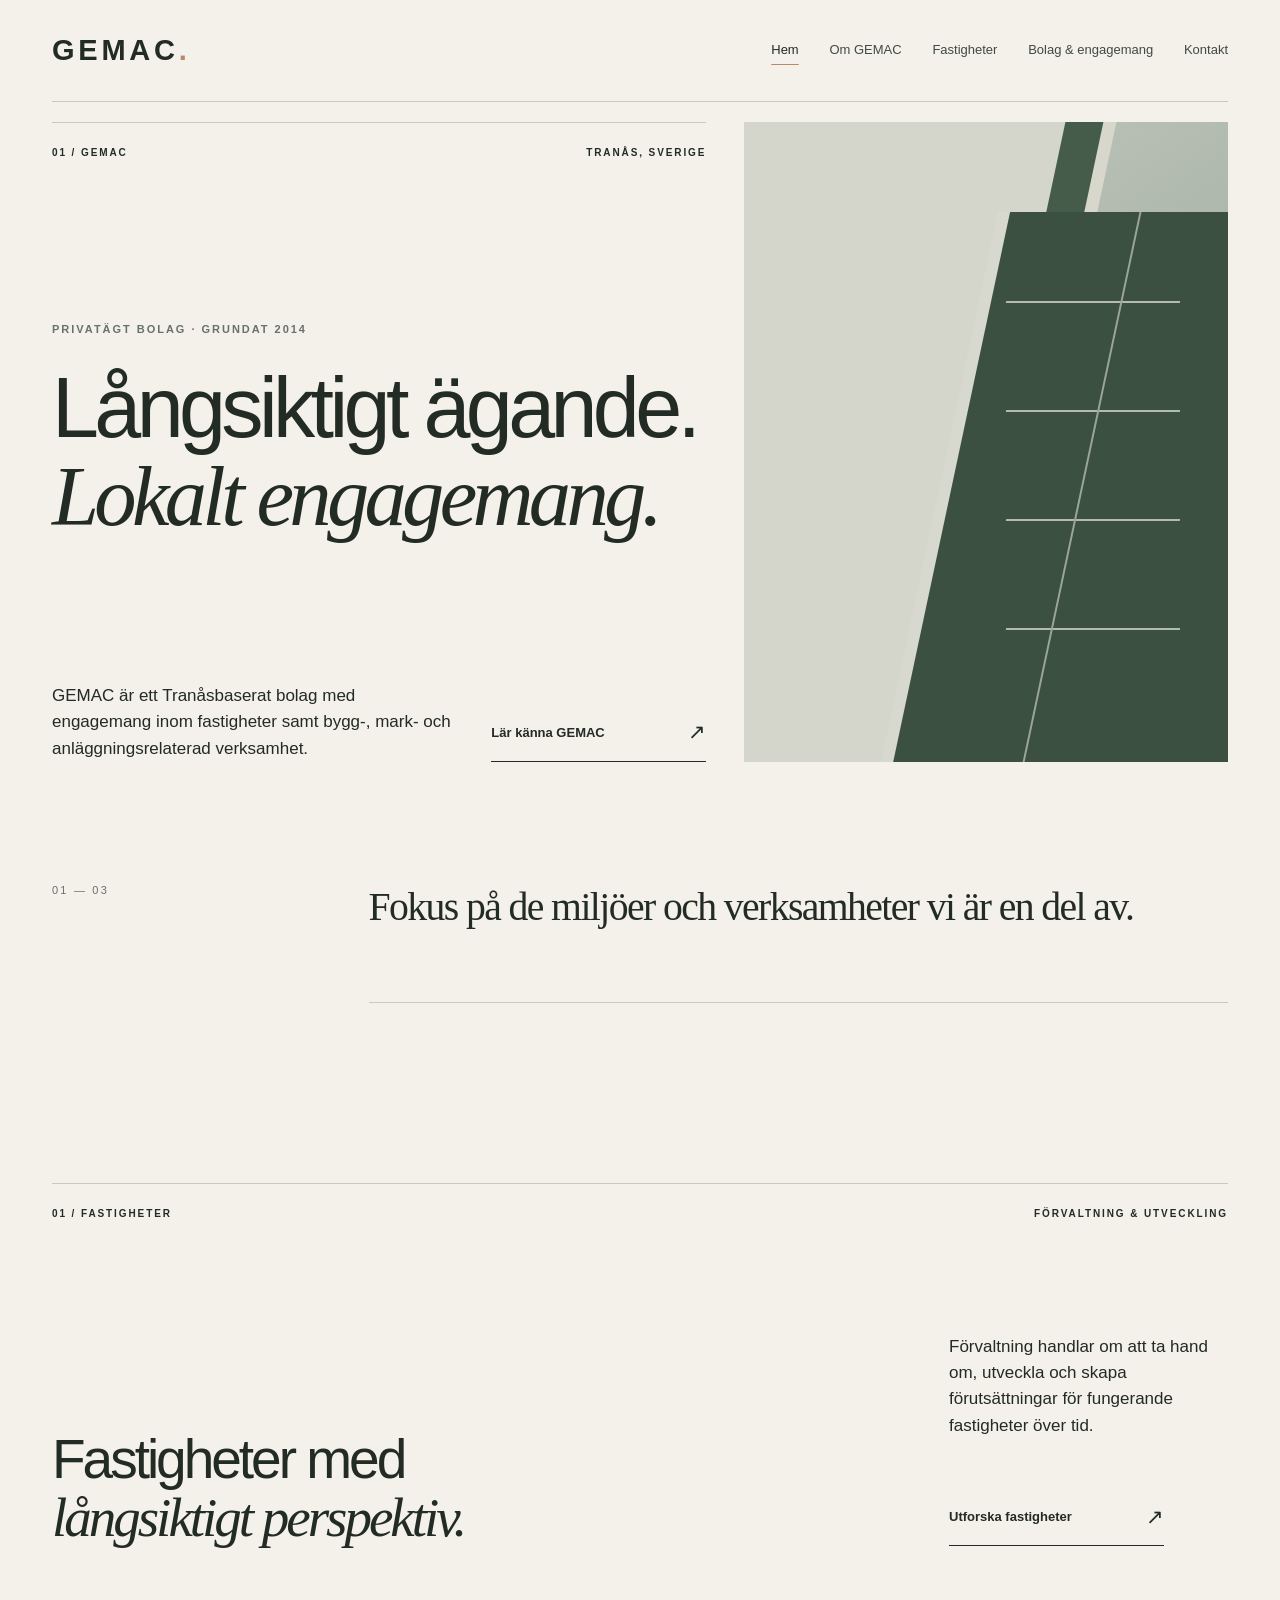
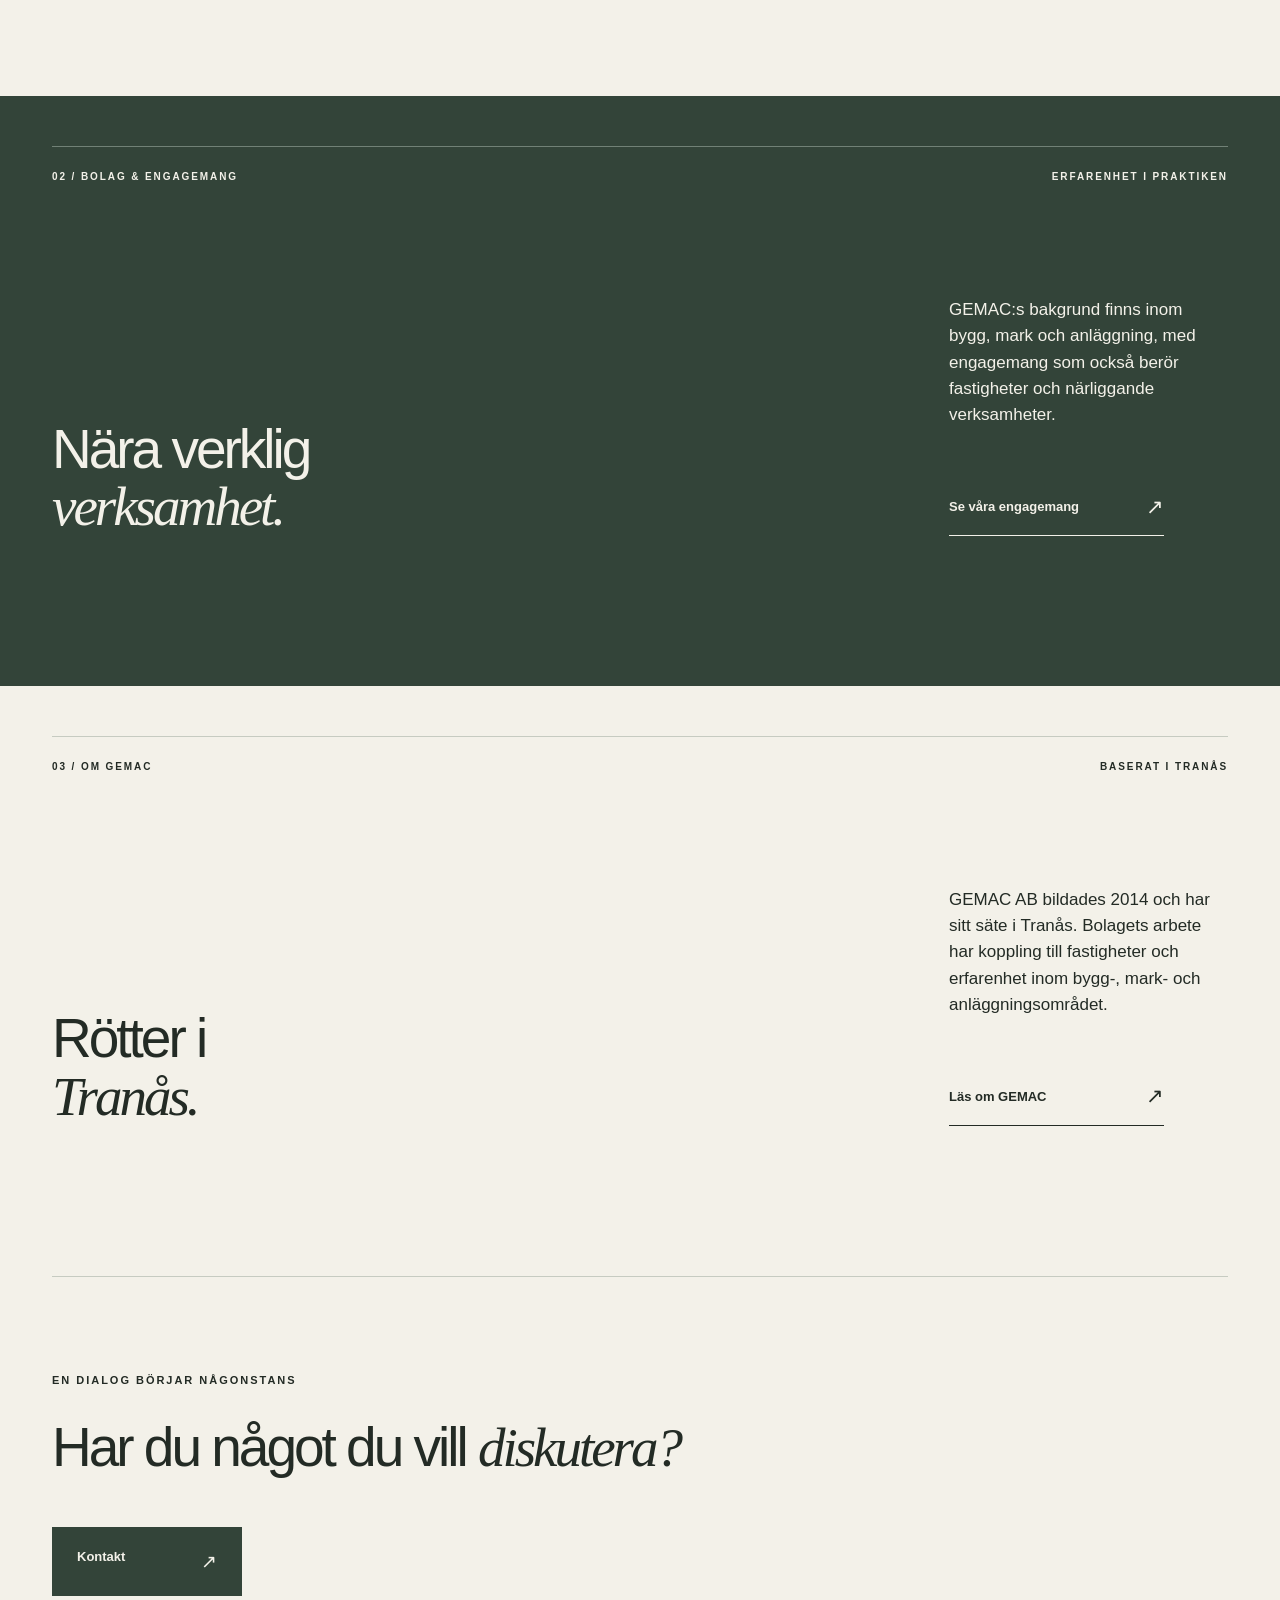
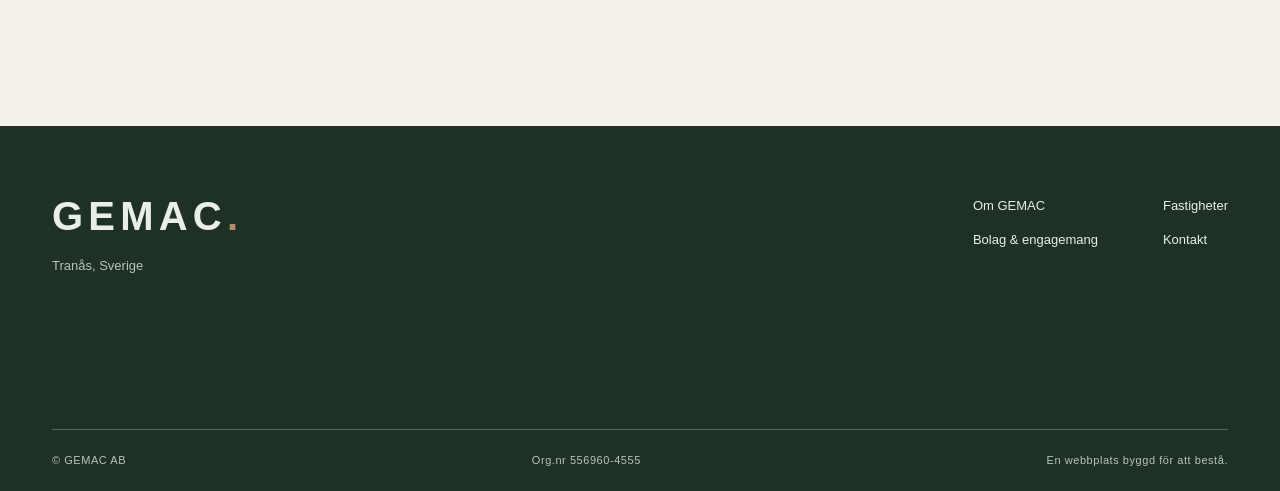
==== index.html @ 6af580e3 "Deploy GEMAC review site from approved build output" ====
<!doctype html>
<html lang="sv"><head>
  <meta charset="utf-8"><meta name="viewport" content="width=device-width, initial-scale=1">
  <meta name="theme-color" content="#f3f1e9"><meta name="robots" content="noindex, nofollow">
  <title>GEMAC | Fastigheter och långsiktiga engagemang i Tranås</title><meta name="description" content="GEMAC är ett Tranåsbaserat bolag med engagemang inom fastigheter samt bygg-, mark- och anläggningsrelaterad verksamhet.">
  <meta property="og:type" content="website"><meta property="og:locale" content="sv_SE">
  <meta property="og:site_name" content="GEMAC"><meta property="og:title" content="GEMAC | Fastigheter och långsiktiga engagemang i Tranås">
  <meta property="og:description" content="GEMAC är ett Tranåsbaserat bolag med engagemang inom fastigheter samt bygg-, mark- och anläggningsrelaterad verksamhet."><meta property="og:url" content="https://gemac.se/"><link rel="canonical" href="https://gemac.se/">
  <link rel="icon" href="assets/favicon.svg" type="image/svg+xml">
  <link rel="stylesheet" href="assets/site.css">
</head><body>
  <a class="skip-link" href="#main">Hoppa till innehåll</a>
  <header class="site-header"><div class="container site-header__inner"><a class="wordmark" href="index.html" aria-label="GEMAC – startsida">GEMAC<span aria-hidden="true">.</span></a>
    <nav class="desktop-nav" aria-label="Huvudnavigation"><a href="index.html" aria-current="page">Hem</a><a href="om.html">Om GEMAC</a><a href="fastigheter.html">Fastigheter</a><a href="bolag.html">Bolag &amp; engagemang</a><a href="kontakt.html">Kontakt</a></nav>
    <button class="menu-toggle" type="button" aria-label="Öppna menyn" aria-controls="mobile-nav" aria-expanded="false"><span></span><span></span></button>
  </div><nav class="mobile-nav" id="mobile-nav" aria-label="Mobilnavigation" hidden><a href="index.html" aria-current="page">Hem</a><a href="om.html">Om GEMAC</a><a href="fastigheter.html">Fastigheter</a><a href="bolag.html">Bolag &amp; engagemang</a><a href="kontakt.html">Kontakt</a></nav></header>
  <main id="main"><section class="hero container"><div class="hero__intro"><div class="hero__top"><div class="section-mark"><span>01 / GEMAC</span><span>TRANÅS, SVERIGE</span></div></div>
          <p class="eyebrow">Privatägt bolag · Grundat 2014</p>
          <h1>Långsiktigt ägande.<br><em>Lokalt engagemang.</em></h1>
          <div class="hero__bottom"><p>GEMAC är ett Tranåsbaserat bolag med engagemang inom fastigheter samt bygg-, mark- och anläggningsrelaterad verksamhet.</p>
          <a class="text-link" href="om.html"><span>Lär känna GEMAC</span><span aria-hidden="true">↗</span></a></div></div><div class="hero__art"><div class="architecture architecture--facade" aria-hidden="true"><i></i><i></i><i></i><i></i><span></span></div></div></section>
          <section class="statement container"><div class="statement__index">01 — 03</div><p>Fokus på de miljöer och verksamheter vi är en del av.</p><div class="statement__rule"></div></section>
          <section class="feature container" aria-labelledby="home-properties"><div class="section-mark"><span>01 / FASTIGHETER</span><span>FÖRVALTNING &amp; UTVECKLING</span></div>
            <div class="feature__grid"><h2 id="home-properties">Fastigheter med<br><em>långsiktigt perspektiv.</em></h2>
            <div><p>Förvaltning handlar om att ta hand om, utveckla och skapa förutsättningar för fungerande fastigheter över tid.</p><a class="text-link" href="fastigheter.html"><span>Utforska fastigheter</span><span aria-hidden="true">↗</span></a></div></div></section>
          <section class="feature feature--olive" aria-labelledby="home-companies"><div class="container"><div class="section-mark"><span>02 / BOLAG &amp; ENGAGEMANG</span><span>ERFARENHET I PRAKTIKEN</span></div>
            <div class="feature__grid"><h2 id="home-companies">Nära verklig<br><em>verksamhet.</em></h2><div><p>GEMAC:s bakgrund finns inom bygg, mark och anläggning, med engagemang som också berör fastigheter och närliggande verksamheter.</p><a class="text-link" href="bolag.html"><span>Se våra engagemang</span><span aria-hidden="true">↗</span></a></div></div></div></section>
          <section class="feature container" aria-labelledby="home-about"><div class="section-mark"><span>03 / OM GEMAC</span><span>BASERAT I TRANÅS</span></div>
            <div class="feature__grid"><h2 id="home-about">Rötter i<br><em>Tranås.</em></h2><div><p>GEMAC AB bildades 2014 och har sitt säte i Tranås. Bolagets arbete har koppling till fastigheter och erfarenhet inom bygg-, mark- och anläggningsområdet.</p><a class="text-link" href="om.html"><span>Läs om GEMAC</span><span aria-hidden="true">↗</span></a></div></div></section>
          <section class="end-cta container"><p class="eyebrow">EN DIALOG BÖRJAR NÅGONSTANS</p><h2>Har du något du vill <em>diskutera?</em></h2><a class="button-link" href="kontakt.html"><span>Kontakt</span><span aria-hidden="true">↗</span></a></section></main>
  <footer class="site-footer"><div class="container"><div class="site-footer__top"><div><a class="wordmark wordmark--footer" href="index.html">GEMAC<span aria-hidden="true">.</span></a><p>Tranås, Sverige</p></div><nav aria-label="Sidfotsnavigation"><a href="om.html">Om GEMAC</a><a href="fastigheter.html">Fastigheter</a><a href="bolag.html">Bolag &amp; engagemang</a><a href="kontakt.html">Kontakt</a></nav></div>
    <div class="site-footer__bottom"><span>© GEMAC AB</span><span>Org.nr 556960-4555</span><span>En webbplats byggd för att bestå.</span></div></div></footer>
  <script src="assets/site.js" defer></script>
</body></html>
---- assets/site.css ----
:root{--paper:#f3f1e9;--paper2:#e9e8df;--ink:#232b25;--muted:#68716a;--olive:#334439;--sage:#cad1c5;--line:#c6cbc1;--accent:#b58a66;--max:1480px}
*{box-sizing:border-box}html{scroll-behavior:smooth}body{margin:0;background:var(--paper);color:var(--ink);font-family:Arial,Helvetica,sans-serif;font-weight:400;line-height:1.55;-webkit-font-smoothing:antialiased}body,button{font-size:16px}a{color:inherit}button{font:inherit}.container{width:min(calc(100% - 104px),var(--max));margin-inline:auto}.skip-link{position:absolute;top:-100px;left:20px;background:var(--ink);color:white;padding:12px 18px;z-index:99}.skip-link:focus{top:12px}:focus-visible{outline:2px solid var(--accent);outline-offset:5px}
.site-header{position:relative;z-index:10;background:var(--paper)}.site-header__inner{height:102px;display:flex;align-items:center;justify-content:space-between;border-bottom:1px solid var(--line)}.wordmark{text-decoration:none;font-size:29px;letter-spacing:.13em;font-weight:700;line-height:1}.wordmark span{color:var(--accent)}.desktop-nav{display:flex;gap:clamp(18px,2.4vw,40px);align-items:center}.desktop-nav a{text-decoration:none;font-size:13px;white-space:nowrap;color:#414a42}.desktop-nav a:hover,.desktop-nav a[aria-current=page]{color:var(--ink);text-decoration:underline;text-decoration-color:var(--accent);text-underline-offset:10px}.menu-toggle,.mobile-nav{display:none}
.section-mark{display:flex;align-items:center;justify-content:space-between;gap:20px;padding:22px 0;border-top:1px solid var(--line);font-size:10px;font-weight:700;letter-spacing:.19em;text-transform:uppercase}.eyebrow{font-size:11px;font-weight:700;letter-spacing:.18em;text-transform:uppercase}.hero{display:grid;grid-template-columns:1.15fr .85fr;min-height:730px;padding-top:20px;padding-bottom:70px;gap:38px}.hero__intro{display:flex;flex-direction:column}.hero__top{margin-bottom:auto}.hero__intro>.eyebrow{margin:42px 0 26px;color:var(--muted)}h1,h2,p{margin-top:0}h1,h2{font-weight:400;letter-spacing:-.055em;line-height:1.05}h1{font-size:clamp(58px,6.6vw,120px)}h2{font-size:clamp(38px,4.3vw,78px)}h1 em,h2 em{font-family:Georgia,'Times New Roman',serif;font-weight:400;letter-spacing:-.055em}.hero h1{margin:0 0 auto;max-width:1020px}.hero__bottom{display:flex;align-items:end;gap:30px;justify-content:space-between;padding-top:45px}.hero__bottom p{font-size:17px;max-width:400px;margin-bottom:0}.hero__art{padding-top:0;min-height:600px}.text-link{display:inline-flex;gap:24px;align-items:center;justify-content:space-between;min-width:215px;padding:12px 0;border-bottom:1px solid currentColor;text-decoration:none;font-size:13px;font-weight:700;white-space:nowrap}.text-link span:last-child{font-size:21px;font-weight:400;transition:transform .2s}.text-link:hover span:last-child{transform:translate(4px,-4px)}
.architecture{height:100%;min-height:420px;position:relative;overflow:hidden;background:#b6beb2;background-image:linear-gradient(145deg,#c6cbc1,#9ca99d 78%)}.architecture::before{content:"";position:absolute;inset:-20% 45% 0 -15%;transform:skewX(-12deg);background:#d4d6cb;box-shadow:38px 0 0 #465c4a,51px 0 0 #d7d8cb}.architecture::after{content:"";position:absolute;inset:14% -16% -20% 40%;transform:skewX(-12deg);background:#3b5040;box-shadow:-12px 0 0 #d7d9ce}.architecture i{position:absolute;z-index:2;right:10%;width:36%;height:2px;background:rgba(235,237,226,.68);transform:skewX(-12deg)}.architecture i:nth-child(1){top:28%}.architecture i:nth-child(2){top:45%}.architecture i:nth-child(3){top:62%}.architecture i:nth-child(4){top:79%}.architecture span{position:absolute;z-index:3;top:14%;bottom:0;right:30%;width:2px;background:#9ba698;transform:skewX(-12deg)}.architecture--wide{min-height:510px}.architecture--plan{min-height:550px;background:#d1d4ca}.architecture--plan::before{inset:8% 52% -10% -20%;background:#778e7c}.architecture--plan::after{inset:-15% -10% 25% 40%;background:#384f3f}.architecture--grid{background:#acb9ab}.architecture--grid::before{background:#506a55}.architecture--card{min-height:300px}.architecture--contact{min-height:320px}
.statement{display:grid;grid-template-columns:1fr 3fr;gap:30px;padding:50px 0 130px}.statement__index{color:var(--muted);font-size:11px;letter-spacing:.2em}.statement p{font-family:Georgia,serif;font-size:clamp(26px,3.1vw,50px);line-height:1.27;letter-spacing:-.04em;max-width:940px}.statement__rule{grid-column:2;height:1px;background:var(--line)}.feature{padding-top:50px;padding-bottom:150px}.feature .section-mark{margin-bottom:90px}.feature__grid{display:grid;grid-template-columns:1.5fr .5fr;gap:60px;align-items:end}.feature__grid h2{margin:0}.feature__grid p{max-width:360px;font-size:17px;margin-bottom:50px}.feature--olive{background:var(--olive);color:var(--paper);width:100%;padding:50px 0 150px}.feature--olive .section-mark{border-color:#718176}.end-cta{border-top:1px solid var(--line);padding-top:95px;padding-bottom:130px}.end-cta h2{max-width:1050px;margin:30px 0 50px}.button-link{display:inline-flex;min-width:190px;justify-content:space-between;gap:50px;text-decoration:none;color:var(--paper);background:var(--olive);padding:20px 25px;font-size:13px;font-weight:700}.button-link:hover{background:#172b1d}.button-link span:last-child{font-size:19px;font-weight:400}
.page-hero{padding-top:25px;padding-bottom:105px}.page-hero .section-mark{margin-bottom:115px}.page-hero .eyebrow{color:var(--muted);margin-bottom:24px}.page-hero h1{max-width:1220px;margin-bottom:110px}.page-hero__under{display:flex;justify-content:flex-end}.page-hero__under p{width:min(100%,520px);font-size:19px;line-height:1.5}.wide-panel{height:570px;position:relative}.wide-panel .architecture{min-height:100%}.wide-panel>span{position:absolute;bottom:32px;left:32px;font-size:11px;color:white;letter-spacing:.15em;text-transform:uppercase;z-index:5}.text-section{padding:120px 0 150px}.text-section .section-mark{margin-bottom:100px}.text-section__grid{display:grid;grid-template-columns:1fr 1fr;gap:100px}.text-section__grid h2{margin-bottom:0}.text-section__grid p{font-size:18px;max-width:500px;margin-bottom:30px}.content-section{padding-bottom:140px}.content-section .section-mark{margin-bottom:65px}.editorial-empty{display:grid;grid-template-columns:1fr 1fr;min-height:550px;background:#e6e9df}.editorial-empty__visual{min-height:520px}.editorial-empty__text{display:flex;flex-direction:column;justify-content:center;padding:clamp(35px,6vw,100px)}.editorial-empty h2{font-size:clamp(36px,3.9vw,68px);margin:25px 0}.editorial-empty p:last-child{font-size:17px;max-width:440px}.editorial-empty--company{background:var(--olive);color:var(--paper)}.editorial-empty--company .architecture{background:#aab6a7}.object-grid,.company-grid{display:grid;grid-template-columns:repeat(2,minmax(0,1fr));gap:45px}.object-card__visual{height:390px;overflow:hidden}.object-card__visual img{display:block;width:100%;height:100%;object-fit:cover}.object-card__meta{display:flex;gap:25px;margin-top:22px;font-size:11px;text-transform:uppercase;letter-spacing:.16em;color:var(--muted)}.object-card h2,.company-card h2{font-size:clamp(31px,3vw,52px);margin:18px 0}.object-card p{max-width:500px;font-size:16px}.company-card{border-top:1px solid var(--line);padding:30px 0 60px;min-height:320px}.company-card p:not(.eyebrow){max-width:540px}.company-card__foot{display:flex;gap:25px;justify-content:space-between;align-items:end;margin-top:42px;font-size:12px}.company-card__foot .text-link{min-width:unset}.page-hero--contact{padding-bottom:75px}.page-hero--contact h1{margin-bottom:70px}.contact-layout{border-top:1px solid var(--line);display:grid;grid-template-columns:1fr 1fr;gap:100px;padding:90px 0 150px}.contact-layout h2{margin:25px 0}.contact-pending{margin-top:20px;padding-top:30px;border-top:1px solid var(--line);max-width:500px}.contact-pending__line{display:block;width:48px;height:2px;background:var(--accent);margin-bottom:65px}.contact-pending p{font-size:19px;max-width:390px}.contact-list{border-top:1px solid var(--line)}.contact-row{display:flex;flex-direction:column;gap:10px;border-bottom:1px solid var(--line);padding:25px 0}.contact-row span{font-size:11px;color:var(--muted);text-transform:uppercase;letter-spacing:.16em}.contact-row a,.contact-row strong{font-size:22px;font-weight:400;overflow-wrap:anywhere}.contact-lower{padding-bottom:130px}.contact-lower .architecture{height:360px}
.site-footer{background:#1f3025;color:#e9eee6;padding-top:70px}.site-footer__top{display:flex;justify-content:space-between;gap:50px;padding-bottom:140px}.wordmark--footer{font-size:40px}.site-footer__top p{color:#b8c4b9;margin-top:18px;font-size:13px}.site-footer nav{display:grid;grid-template-columns:repeat(2,auto);gap:14px 65px;align-content:start}.site-footer nav a{font-size:13px;text-decoration:none}.site-footer nav a:hover{text-decoration:underline}.site-footer__bottom{display:flex;justify-content:space-between;border-top:1px solid #536857;padding:22px 0;color:#b8c4b9;font-size:11px;letter-spacing:.05em}
@media(max-width:1100px){.desktop-nav{gap:14px}.desktop-nav a{font-size:12px}.hero{min-height:650px}.hero__art{min-height:520px}.hero__bottom{display:block}.hero__bottom .text-link{margin-top:25px}.feature__grid{grid-template-columns:1.1fr .9fr}.page-hero h1{font-size:clamp(54px,7vw,96px)}}
@media(max-width:760px){.container{width:min(calc(100% - 36px),var(--max))}.site-header__inner{height:76px}.wordmark{font-size:23px}.desktop-nav{display:none}.menu-toggle{display:flex;flex-direction:column;gap:6px;align-items:center;justify-content:center;width:44px;height:44px;border:0;background:transparent;cursor:pointer}.menu-toggle span{width:24px;height:1px;background:var(--ink)}.mobile-nav:not([hidden]){display:flex;flex-direction:column;gap:0;padding:10px 18px 26px;background:var(--paper);border-bottom:1px solid var(--line)}.mobile-nav a{padding:12px 0;text-decoration:none;border-bottom:1px solid var(--line);font-size:17px}.mobile-nav a[aria-current=page]{font-weight:700}.section-mark{font-size:9px;letter-spacing:.12em}.hero{display:flex;flex-direction:column;gap:35px;min-height:0;padding-bottom:45px}.hero__intro>.eyebrow{margin:48px 0 20px}.hero h1{font-size:clamp(49px,11vw,80px);margin-bottom:38px}.hero__bottom{padding-top:0}.hero__bottom p{font-size:16px}.hero__art{height:350px;min-height:0}.architecture{min-height:300px}.statement{padding:60px 0 100px;grid-template-columns:1fr;gap:20px}.statement p{font-size:33px}.statement__rule{grid-column:1}.feature,.feature--olive{padding-top:35px;padding-bottom:100px}.feature .section-mark{margin-bottom:55px}.feature__grid{grid-template-columns:1fr;gap:35px}.feature__grid h2{font-size:clamp(42px,9vw,68px)}.feature__grid p{margin-bottom:25px}.end-cta{padding-top:70px;padding-bottom:95px}.end-cta h2{font-size:clamp(43px,9vw,70px)}.page-hero{padding-top:12px;padding-bottom:55px}.page-hero .section-mark{margin-bottom:75px}.page-hero h1{font-size:clamp(46px,10vw,76px);margin-bottom:58px}.page-hero__under p{font-size:17px}.wide-panel{height:350px}.wide-panel .architecture{min-height:350px}.text-section{padding:75px 0 110px}.text-section .section-mark{margin-bottom:60px}.text-section__grid{grid-template-columns:1fr;gap:38px}.text-section__grid h2{font-size:44px}.text-section__grid p{font-size:16px}.content-section{padding-bottom:85px}.content-section .section-mark{margin-bottom:30px}.editorial-empty{grid-template-columns:1fr}.editorial-empty__visual{min-height:310px}.editorial-empty__visual .architecture{min-height:310px}.editorial-empty__text{padding:44px 28px 55px}.editorial-empty--company .editorial-empty__visual{order:-1}.object-grid,.company-grid{grid-template-columns:1fr;gap:35px}.object-card__visual{height:290px}.company-card{min-height:0;padding-bottom:40px}.contact-layout{grid-template-columns:1fr;gap:40px;padding:65px 0 100px}.contact-layout h2{font-size:49px}.contact-lower{padding-bottom:80px}.contact-lower .architecture{height:230px;min-height:230px}.site-footer{padding-top:60px}.site-footer__top{flex-direction:column;padding-bottom:75px}.site-footer nav{gap:15px 30px}.site-footer__bottom{display:grid;grid-template-columns:1fr 1fr;gap:12px}.site-footer__bottom span:last-child{grid-column:1/-1}}
@media(prefers-reduced-motion:reduce){html{scroll-behavior:auto}*,*::before,*::after{transition:none!important;animation:none!important}}
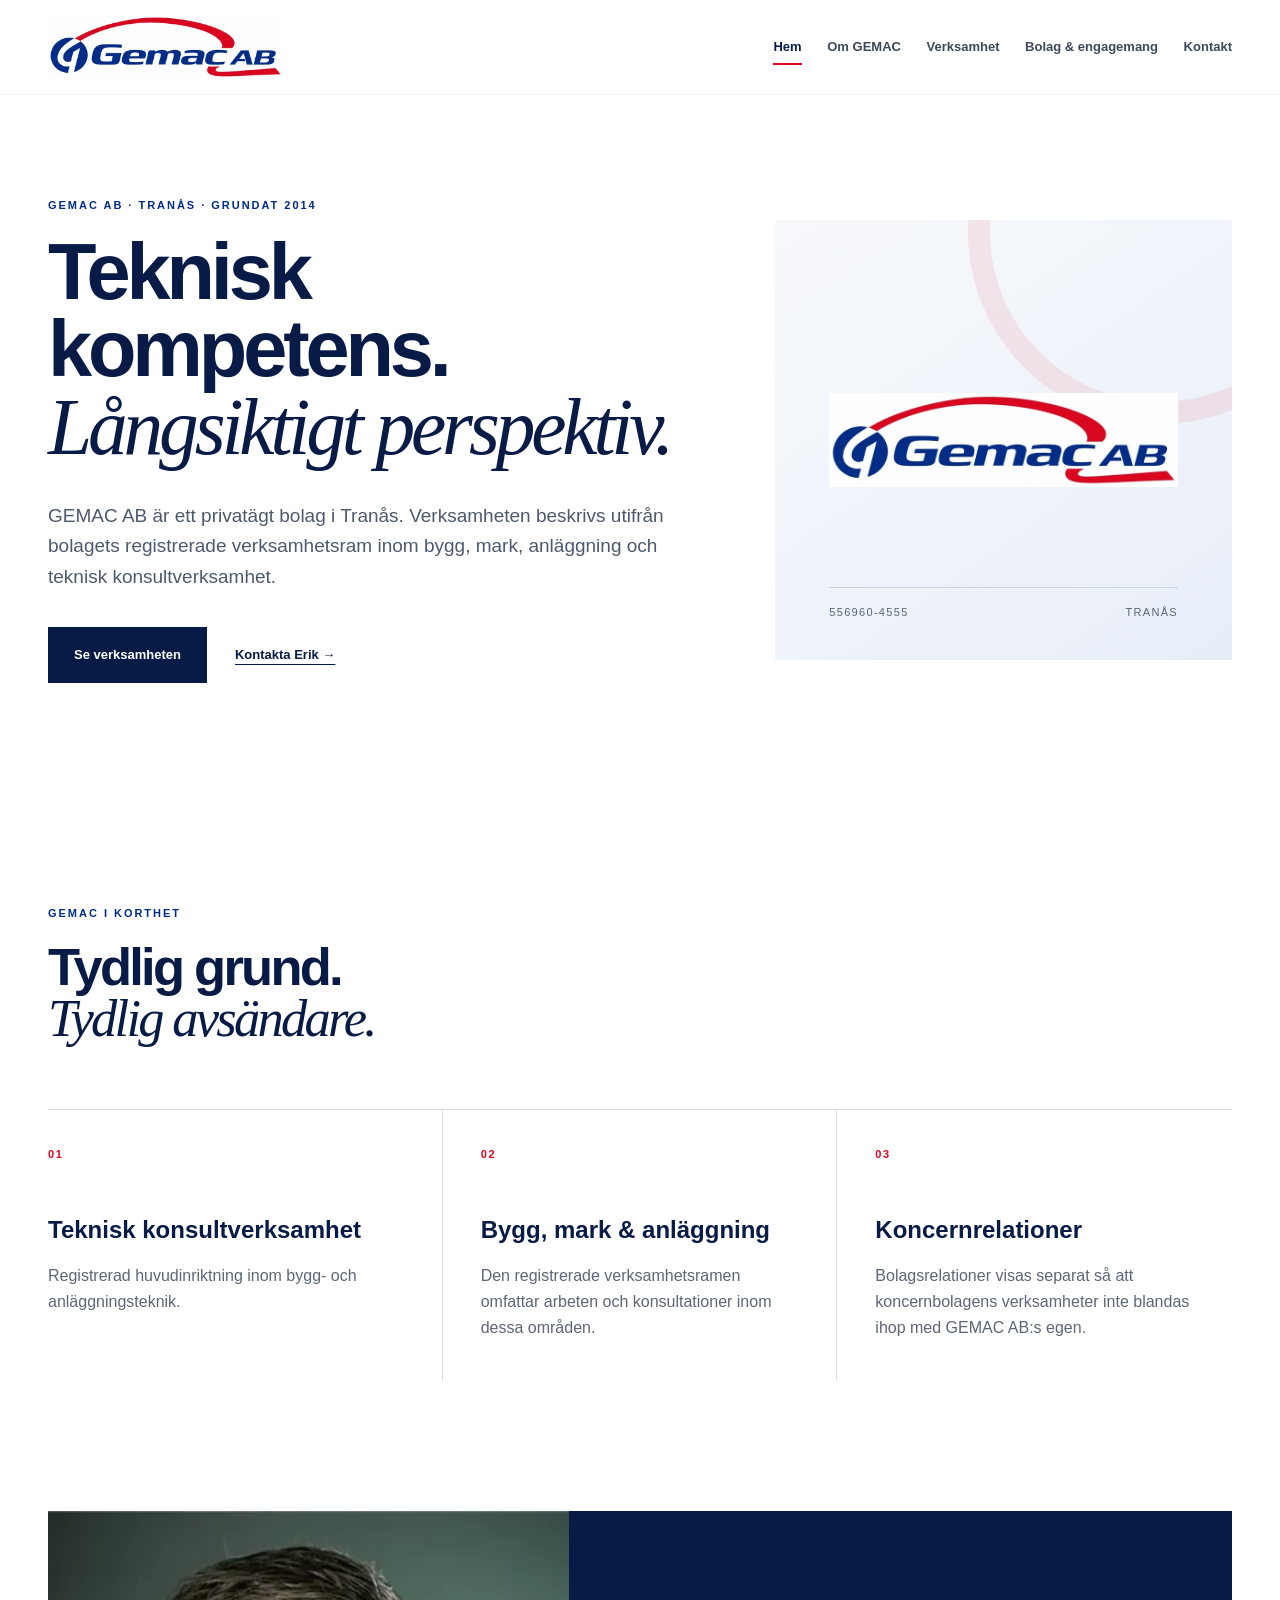
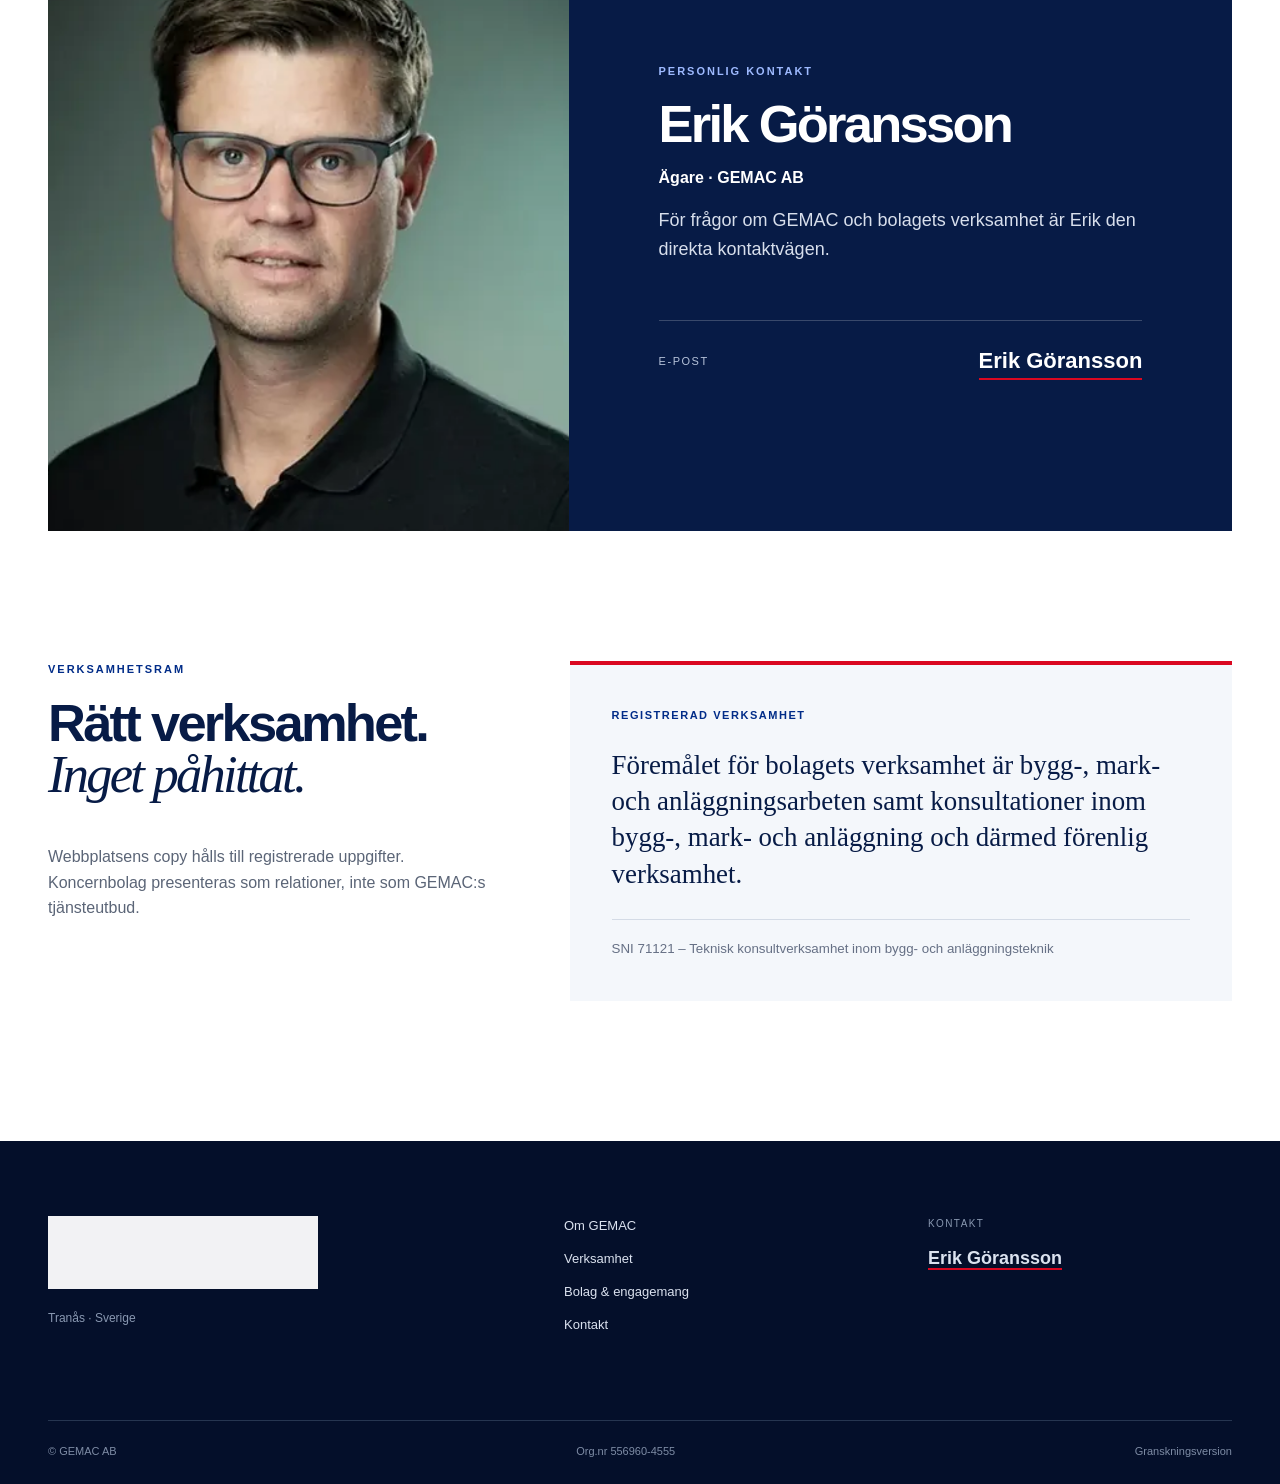
==== commit e057a03a: "Publicera GEMAC premiumprofil och faktakontrollerad verksamhet" ====
--- a/index.html
+++ b/index.html
@@ -1,34 +1 @@
-<!doctype html>
-<html lang="sv"><head>
-  <meta charset="utf-8"><meta name="viewport" content="width=device-width, initial-scale=1">
-  <meta name="theme-color" content="#f3f1e9"><meta name="robots" content="noindex, nofollow">
-  <title>GEMAC | Fastigheter och långsiktiga engagemang i Tranås</title><meta name="description" content="GEMAC är ett Tranåsbaserat bolag med engagemang inom fastigheter samt bygg-, mark- och anläggningsrelaterad verksamhet.">
-  <meta property="og:type" content="website"><meta property="og:locale" content="sv_SE">
-  <meta property="og:site_name" content="GEMAC"><meta property="og:title" content="GEMAC | Fastigheter och långsiktiga engagemang i Tranås">
-  <meta property="og:description" content="GEMAC är ett Tranåsbaserat bolag med engagemang inom fastigheter samt bygg-, mark- och anläggningsrelaterad verksamhet."><meta property="og:url" content="https://gemac.se/"><link rel="canonical" href="https://gemac.se/">
-  <link rel="icon" href="assets/favicon.svg" type="image/svg+xml">
-  <link rel="stylesheet" href="assets/site.css">
-</head><body>
-  <a class="skip-link" href="#main">Hoppa till innehåll</a>
-  <header class="site-header"><div class="container site-header__inner"><a class="wordmark" href="index.html" aria-label="GEMAC – startsida">GEMAC<span aria-hidden="true">.</span></a>
-    <nav class="desktop-nav" aria-label="Huvudnavigation"><a href="index.html" aria-current="page">Hem</a><a href="om.html">Om GEMAC</a><a href="fastigheter.html">Fastigheter</a><a href="bolag.html">Bolag &amp; engagemang</a><a href="kontakt.html">Kontakt</a></nav>
-    <button class="menu-toggle" type="button" aria-label="Öppna menyn" aria-controls="mobile-nav" aria-expanded="false"><span></span><span></span></button>
-  </div><nav class="mobile-nav" id="mobile-nav" aria-label="Mobilnavigation" hidden><a href="index.html" aria-current="page">Hem</a><a href="om.html">Om GEMAC</a><a href="fastigheter.html">Fastigheter</a><a href="bolag.html">Bolag &amp; engagemang</a><a href="kontakt.html">Kontakt</a></nav></header>
-  <main id="main"><section class="hero container"><div class="hero__intro"><div class="hero__top"><div class="section-mark"><span>01 / GEMAC</span><span>TRANÅS, SVERIGE</span></div></div>
-          <p class="eyebrow">Privatägt bolag · Grundat 2014</p>
-          <h1>Långsiktigt ägande.<br><em>Lokalt engagemang.</em></h1>
-          <div class="hero__bottom"><p>GEMAC är ett Tranåsbaserat bolag med engagemang inom fastigheter samt bygg-, mark- och anläggningsrelaterad verksamhet.</p>
-          <a class="text-link" href="om.html"><span>Lär känna GEMAC</span><span aria-hidden="true">↗</span></a></div></div><div class="hero__art"><div class="architecture architecture--facade" aria-hidden="true"><i></i><i></i><i></i><i></i><span></span></div></div></section>
-          <section class="statement container"><div class="statement__index">01 — 03</div><p>Fokus på de miljöer och verksamheter vi är en del av.</p><div class="statement__rule"></div></section>
-          <section class="feature container" aria-labelledby="home-properties"><div class="section-mark"><span>01 / FASTIGHETER</span><span>FÖRVALTNING &amp; UTVECKLING</span></div>
-            <div class="feature__grid"><h2 id="home-properties">Fastigheter med<br><em>långsiktigt perspektiv.</em></h2>
-            <div><p>Förvaltning handlar om att ta hand om, utveckla och skapa förutsättningar för fungerande fastigheter över tid.</p><a class="text-link" href="fastigheter.html"><span>Utforska fastigheter</span><span aria-hidden="true">↗</span></a></div></div></section>
-          <section class="feature feature--olive" aria-labelledby="home-companies"><div class="container"><div class="section-mark"><span>02 / BOLAG &amp; ENGAGEMANG</span><span>ERFARENHET I PRAKTIKEN</span></div>
-            <div class="feature__grid"><h2 id="home-companies">Nära verklig<br><em>verksamhet.</em></h2><div><p>GEMAC:s bakgrund finns inom bygg, mark och anläggning, med engagemang som också berör fastigheter och närliggande verksamheter.</p><a class="text-link" href="bolag.html"><span>Se våra engagemang</span><span aria-hidden="true">↗</span></a></div></div></div></section>
-          <section class="feature container" aria-labelledby="home-about"><div class="section-mark"><span>03 / OM GEMAC</span><span>BASERAT I TRANÅS</span></div>
-            <div class="feature__grid"><h2 id="home-about">Rötter i<br><em>Tranås.</em></h2><div><p>GEMAC AB bildades 2014 och har sitt säte i Tranås. Bolagets arbete har koppling till fastigheter och erfarenhet inom bygg-, mark- och anläggningsområdet.</p><a class="text-link" href="om.html"><span>Läs om GEMAC</span><span aria-hidden="true">↗</span></a></div></div></section>
-          <section class="end-cta container"><p class="eyebrow">EN DIALOG BÖRJAR NÅGONSTANS</p><h2>Har du något du vill <em>diskutera?</em></h2><a class="button-link" href="kontakt.html"><span>Kontakt</span><span aria-hidden="true">↗</span></a></section></main>
-  <footer class="site-footer"><div class="container"><div class="site-footer__top"><div><a class="wordmark wordmark--footer" href="index.html">GEMAC<span aria-hidden="true">.</span></a><p>Tranås, Sverige</p></div><nav aria-label="Sidfotsnavigation"><a href="om.html">Om GEMAC</a><a href="fastigheter.html">Fastigheter</a><a href="bolag.html">Bolag &amp; engagemang</a><a href="kontakt.html">Kontakt</a></nav></div>
-    <div class="site-footer__bottom"><span>© GEMAC AB</span><span>Org.nr 556960-4555</span><span>En webbplats byggd för att bestå.</span></div></div></footer>
-  <script src="assets/site.js" defer></script>
-</body></html>+<!doctype html><html lang="sv"><head><meta charset="utf-8"><meta name="viewport" content="width=device-width,initial-scale=1"><meta http-equiv="Content-Security-Policy" content="default-src 'none';script-src 'self';style-src 'self';img-src 'self';font-src 'self';connect-src 'none';object-src 'none';frame-src 'none';base-uri 'none';form-action 'none';upgrade-insecure-requests"><meta name="referrer" content="no-referrer"><meta name="robots" content="noindex, nofollow"><meta name="theme-color" content="#ffffff"><title>GEMAC | Tranås</title><meta name="description" content="GEMAC AB i Tranås. Teknisk konsultverksamhet samt registrerad verksamhet inom bygg, mark och anläggning."><link rel="canonical" href="https://gemac.se/"><meta property="og:type" content="website"><meta property="og:locale" content="sv_SE"><meta property="og:site_name" content="GEMAC"><meta property="og:title" content="GEMAC | Tranås"><meta property="og:description" content="GEMAC AB i Tranås. Teknisk konsultverksamhet samt registrerad verksamhet inom bygg, mark och anläggning."><meta property="og:url" content="https://gemac.se/"><link rel="icon" href="assets/favicon.png" type="image/png"><link rel="stylesheet" href="assets/site.css"></head><body><a class="skip" href="#main">Hoppa till innehåll</a><header><div class="wrap head"><a class="brand" href="index.html"><img src="media/gemac-logo.webp" width="760" height="254" alt="GEMAC AB"></a><nav class="desktop"><a href="index.html" aria-current="page">Hem</a><a href="om.html">Om GEMAC</a><a href="verksamhet.html">Verksamhet</a><a href="bolag.html">Bolag & engagemang</a><a href="kontakt.html">Kontakt</a></nav><button class="menu" aria-controls="mobile" aria-expanded="false" aria-label="Öppna menyn"><span></span><span></span></button></div><nav id="mobile" class="mobile" hidden><a href="index.html" aria-current="page">Hem</a><a href="om.html">Om GEMAC</a><a href="verksamhet.html">Verksamhet</a><a href="bolag.html">Bolag & engagemang</a><a href="kontakt.html">Kontakt</a></nav></header><main id="main"><section class="hero wrap"><div><p class="eyebrow">GEMAC AB · Tranås · Grundat 2014</p><h1>Teknisk kompetens.<br><em>Långsiktigt perspektiv.</em></h1><p class="lead">GEMAC AB är ett privatägt bolag i Tranås. Verksamheten beskrivs utifrån bolagets registrerade verksamhetsram inom bygg, mark, anläggning och teknisk konsultverksamhet.</p><div class="actions"><a class="btn" href="verksamhet.html">Se verksamheten</a><a class="link" href="kontakt.html">Kontakta Erik →</a></div></div><div class="hero-brand"><img src="media/gemac-logo.webp" width="760" height="254" alt="GEMAC AB"><div><span>556960-4555</span><span>Tranås</span></div></div></section><section class="intro wrap"><p class="eyebrow">GEMAC i korthet</p><h2>Tydlig grund.<br><em>Tydlig avsändare.</em></h2><div class="three"><article><span>01</span><h3>Teknisk konsultverksamhet</h3><p>Registrerad huvudinriktning inom bygg- och anläggningsteknik.</p></article><article><span>02</span><h3>Bygg, mark & anläggning</h3><p>Den registrerade verksamhetsramen omfattar arbeten och konsultationer inom dessa områden.</p></article><article><span>03</span><h3>Koncernrelationer</h3><p>Bolagsrelationer visas separat så att koncernbolagens verksamheter inte blandas ihop med GEMAC AB:s egen.</p></article></div></section><section class="owner wrap"><div class="owner-photo"><img src="media/erik-goransson.webp" width="520" height="497" alt="Porträtt av Erik Göransson"></div><div><p class="eyebrow">Personlig kontakt</p><h2>Erik Göransson</h2><p class="role">Ägare · GEMAC AB</p><p>För frågor om GEMAC och bolagets verksamhet är Erik den direkta kontaktvägen.</p><div class="mail"><span>E-post</span><a class="person-link" href="mailto:erik.goransson@gemac.se" aria-label="E-posta Erik Göransson på erik.goransson@gemac.se">Erik Göransson</a></div></div></section><section class="scope-section wrap"><div><p class="eyebrow">Verksamhetsram</p><h2>Rätt verksamhet.<br><em>Inget påhittat.</em></h2><p>Webbplatsens copy hålls till registrerade uppgifter. Koncernbolag presenteras som relationer, inte som GEMAC:s tjänsteutbud.</p></div><div class="scope"><span>Registrerad verksamhet</span><p>Föremålet för bolagets verksamhet är bygg-, mark- och anläggningsarbeten samt konsultationer inom bygg-, mark- och anläggning och därmed förenlig verksamhet.</p><small>SNI 71121 – Teknisk konsultverksamhet inom bygg- och anläggningsteknik</small></div></section></main><footer><div class="wrap footer-grid"><div class="foot-brand"><img src="media/gemac-logo.webp" width="760" height="254" alt="GEMAC AB"><p>Tranås · Sverige</p></div><nav><a href="om.html">Om GEMAC</a><a href="verksamhet.html">Verksamhet</a><a href="bolag.html">Bolag & engagemang</a><a href="kontakt.html">Kontakt</a></nav><div><span>Kontakt</span><a class="person-link" href="mailto:erik.goransson@gemac.se" aria-label="E-posta Erik Göransson på erik.goransson@gemac.se">Erik Göransson</a></div></div><div class="wrap foot-bottom"><span>© GEMAC AB</span><span>Org.nr 556960-4555</span><span>Granskningsversion</span></div></footer><script src="assets/site.js" defer></script></body></html>
--- a/assets/site.css
+++ b/assets/site.css
@@ -1,11 +1 @@
-:root{--paper:#f3f1e9;--paper2:#e9e8df;--ink:#232b25;--muted:#68716a;--olive:#334439;--sage:#cad1c5;--line:#c6cbc1;--accent:#b58a66;--max:1480px}
-*{box-sizing:border-box}html{scroll-behavior:smooth}body{margin:0;background:var(--paper);color:var(--ink);font-family:Arial,Helvetica,sans-serif;font-weight:400;line-height:1.55;-webkit-font-smoothing:antialiased}body,button{font-size:16px}a{color:inherit}button{font:inherit}.container{width:min(calc(100% - 104px),var(--max));margin-inline:auto}.skip-link{position:absolute;top:-100px;left:20px;background:var(--ink);color:white;padding:12px 18px;z-index:99}.skip-link:focus{top:12px}:focus-visible{outline:2px solid var(--accent);outline-offset:5px}
-.site-header{position:relative;z-index:10;background:var(--paper)}.site-header__inner{height:102px;display:flex;align-items:center;justify-content:space-between;border-bottom:1px solid var(--line)}.wordmark{text-decoration:none;font-size:29px;letter-spacing:.13em;font-weight:700;line-height:1}.wordmark span{color:var(--accent)}.desktop-nav{display:flex;gap:clamp(18px,2.4vw,40px);align-items:center}.desktop-nav a{text-decoration:none;font-size:13px;white-space:nowrap;color:#414a42}.desktop-nav a:hover,.desktop-nav a[aria-current=page]{color:var(--ink);text-decoration:underline;text-decoration-color:var(--accent);text-underline-offset:10px}.menu-toggle,.mobile-nav{display:none}
-.section-mark{display:flex;align-items:center;justify-content:space-between;gap:20px;padding:22px 0;border-top:1px solid var(--line);font-size:10px;font-weight:700;letter-spacing:.19em;text-transform:uppercase}.eyebrow{font-size:11px;font-weight:700;letter-spacing:.18em;text-transform:uppercase}.hero{display:grid;grid-template-columns:1.15fr .85fr;min-height:730px;padding-top:20px;padding-bottom:70px;gap:38px}.hero__intro{display:flex;flex-direction:column}.hero__top{margin-bottom:auto}.hero__intro>.eyebrow{margin:42px 0 26px;color:var(--muted)}h1,h2,p{margin-top:0}h1,h2{font-weight:400;letter-spacing:-.055em;line-height:1.05}h1{font-size:clamp(58px,6.6vw,120px)}h2{font-size:clamp(38px,4.3vw,78px)}h1 em,h2 em{font-family:Georgia,'Times New Roman',serif;font-weight:400;letter-spacing:-.055em}.hero h1{margin:0 0 auto;max-width:1020px}.hero__bottom{display:flex;align-items:end;gap:30px;justify-content:space-between;padding-top:45px}.hero__bottom p{font-size:17px;max-width:400px;margin-bottom:0}.hero__art{padding-top:0;min-height:600px}.text-link{display:inline-flex;gap:24px;align-items:center;justify-content:space-between;min-width:215px;padding:12px 0;border-bottom:1px solid currentColor;text-decoration:none;font-size:13px;font-weight:700;white-space:nowrap}.text-link span:last-child{font-size:21px;font-weight:400;transition:transform .2s}.text-link:hover span:last-child{transform:translate(4px,-4px)}
-.architecture{height:100%;min-height:420px;position:relative;overflow:hidden;background:#b6beb2;background-image:linear-gradient(145deg,#c6cbc1,#9ca99d 78%)}.architecture::before{content:"";position:absolute;inset:-20% 45% 0 -15%;transform:skewX(-12deg);background:#d4d6cb;box-shadow:38px 0 0 #465c4a,51px 0 0 #d7d8cb}.architecture::after{content:"";position:absolute;inset:14% -16% -20% 40%;transform:skewX(-12deg);background:#3b5040;box-shadow:-12px 0 0 #d7d9ce}.architecture i{position:absolute;z-index:2;right:10%;width:36%;height:2px;background:rgba(235,237,226,.68);transform:skewX(-12deg)}.architecture i:nth-child(1){top:28%}.architecture i:nth-child(2){top:45%}.architecture i:nth-child(3){top:62%}.architecture i:nth-child(4){top:79%}.architecture span{position:absolute;z-index:3;top:14%;bottom:0;right:30%;width:2px;background:#9ba698;transform:skewX(-12deg)}.architecture--wide{min-height:510px}.architecture--plan{min-height:550px;background:#d1d4ca}.architecture--plan::before{inset:8% 52% -10% -20%;background:#778e7c}.architecture--plan::after{inset:-15% -10% 25% 40%;background:#384f3f}.architecture--grid{background:#acb9ab}.architecture--grid::before{background:#506a55}.architecture--card{min-height:300px}.architecture--contact{min-height:320px}
-.statement{display:grid;grid-template-columns:1fr 3fr;gap:30px;padding:50px 0 130px}.statement__index{color:var(--muted);font-size:11px;letter-spacing:.2em}.statement p{font-family:Georgia,serif;font-size:clamp(26px,3.1vw,50px);line-height:1.27;letter-spacing:-.04em;max-width:940px}.statement__rule{grid-column:2;height:1px;background:var(--line)}.feature{padding-top:50px;padding-bottom:150px}.feature .section-mark{margin-bottom:90px}.feature__grid{display:grid;grid-template-columns:1.5fr .5fr;gap:60px;align-items:end}.feature__grid h2{margin:0}.feature__grid p{max-width:360px;font-size:17px;margin-bottom:50px}.feature--olive{background:var(--olive);color:var(--paper);width:100%;padding:50px 0 150px}.feature--olive .section-mark{border-color:#718176}.end-cta{border-top:1px solid var(--line);padding-top:95px;padding-bottom:130px}.end-cta h2{max-width:1050px;margin:30px 0 50px}.button-link{display:inline-flex;min-width:190px;justify-content:space-between;gap:50px;text-decoration:none;color:var(--paper);background:var(--olive);padding:20px 25px;font-size:13px;font-weight:700}.button-link:hover{background:#172b1d}.button-link span:last-child{font-size:19px;font-weight:400}
-.page-hero{padding-top:25px;padding-bottom:105px}.page-hero .section-mark{margin-bottom:115px}.page-hero .eyebrow{color:var(--muted);margin-bottom:24px}.page-hero h1{max-width:1220px;margin-bottom:110px}.page-hero__under{display:flex;justify-content:flex-end}.page-hero__under p{width:min(100%,520px);font-size:19px;line-height:1.5}.wide-panel{height:570px;position:relative}.wide-panel .architecture{min-height:100%}.wide-panel>span{position:absolute;bottom:32px;left:32px;font-size:11px;color:white;letter-spacing:.15em;text-transform:uppercase;z-index:5}.text-section{padding:120px 0 150px}.text-section .section-mark{margin-bottom:100px}.text-section__grid{display:grid;grid-template-columns:1fr 1fr;gap:100px}.text-section__grid h2{margin-bottom:0}.text-section__grid p{font-size:18px;max-width:500px;margin-bottom:30px}.content-section{padding-bottom:140px}.content-section .section-mark{margin-bottom:65px}.editorial-empty{display:grid;grid-template-columns:1fr 1fr;min-height:550px;background:#e6e9df}.editorial-empty__visual{min-height:520px}.editorial-empty__text{display:flex;flex-direction:column;justify-content:center;padding:clamp(35px,6vw,100px)}.editorial-empty h2{font-size:clamp(36px,3.9vw,68px);margin:25px 0}.editorial-empty p:last-child{font-size:17px;max-width:440px}.editorial-empty--company{background:var(--olive);color:var(--paper)}.editorial-empty--company .architecture{background:#aab6a7}.object-grid,.company-grid{display:grid;grid-template-columns:repeat(2,minmax(0,1fr));gap:45px}.object-card__visual{height:390px;overflow:hidden}.object-card__visual img{display:block;width:100%;height:100%;object-fit:cover}.object-card__meta{display:flex;gap:25px;margin-top:22px;font-size:11px;text-transform:uppercase;letter-spacing:.16em;color:var(--muted)}.object-card h2,.company-card h2{font-size:clamp(31px,3vw,52px);margin:18px 0}.object-card p{max-width:500px;font-size:16px}.company-card{border-top:1px solid var(--line);padding:30px 0 60px;min-height:320px}.company-card p:not(.eyebrow){max-width:540px}.company-card__foot{display:flex;gap:25px;justify-content:space-between;align-items:end;margin-top:42px;font-size:12px}.company-card__foot .text-link{min-width:unset}.page-hero--contact{padding-bottom:75px}.page-hero--contact h1{margin-bottom:70px}.contact-layout{border-top:1px solid var(--line);display:grid;grid-template-columns:1fr 1fr;gap:100px;padding:90px 0 150px}.contact-layout h2{margin:25px 0}.contact-pending{margin-top:20px;padding-top:30px;border-top:1px solid var(--line);max-width:500px}.contact-pending__line{display:block;width:48px;height:2px;background:var(--accent);margin-bottom:65px}.contact-pending p{font-size:19px;max-width:390px}.contact-list{border-top:1px solid var(--line)}.contact-row{display:flex;flex-direction:column;gap:10px;border-bottom:1px solid var(--line);padding:25px 0}.contact-row span{font-size:11px;color:var(--muted);text-transform:uppercase;letter-spacing:.16em}.contact-row a,.contact-row strong{font-size:22px;font-weight:400;overflow-wrap:anywhere}.contact-lower{padding-bottom:130px}.contact-lower .architecture{height:360px}
-.site-footer{background:#1f3025;color:#e9eee6;padding-top:70px}.site-footer__top{display:flex;justify-content:space-between;gap:50px;padding-bottom:140px}.wordmark--footer{font-size:40px}.site-footer__top p{color:#b8c4b9;margin-top:18px;font-size:13px}.site-footer nav{display:grid;grid-template-columns:repeat(2,auto);gap:14px 65px;align-content:start}.site-footer nav a{font-size:13px;text-decoration:none}.site-footer nav a:hover{text-decoration:underline}.site-footer__bottom{display:flex;justify-content:space-between;border-top:1px solid #536857;padding:22px 0;color:#b8c4b9;font-size:11px;letter-spacing:.05em}
-@media(max-width:1100px){.desktop-nav{gap:14px}.desktop-nav a{font-size:12px}.hero{min-height:650px}.hero__art{min-height:520px}.hero__bottom{display:block}.hero__bottom .text-link{margin-top:25px}.feature__grid{grid-template-columns:1.1fr .9fr}.page-hero h1{font-size:clamp(54px,7vw,96px)}}
-@media(max-width:760px){.container{width:min(calc(100% - 36px),var(--max))}.site-header__inner{height:76px}.wordmark{font-size:23px}.desktop-nav{display:none}.menu-toggle{display:flex;flex-direction:column;gap:6px;align-items:center;justify-content:center;width:44px;height:44px;border:0;background:transparent;cursor:pointer}.menu-toggle span{width:24px;height:1px;background:var(--ink)}.mobile-nav:not([hidden]){display:flex;flex-direction:column;gap:0;padding:10px 18px 26px;background:var(--paper);border-bottom:1px solid var(--line)}.mobile-nav a{padding:12px 0;text-decoration:none;border-bottom:1px solid var(--line);font-size:17px}.mobile-nav a[aria-current=page]{font-weight:700}.section-mark{font-size:9px;letter-spacing:.12em}.hero{display:flex;flex-direction:column;gap:35px;min-height:0;padding-bottom:45px}.hero__intro>.eyebrow{margin:48px 0 20px}.hero h1{font-size:clamp(49px,11vw,80px);margin-bottom:38px}.hero__bottom{padding-top:0}.hero__bottom p{font-size:16px}.hero__art{height:350px;min-height:0}.architecture{min-height:300px}.statement{padding:60px 0 100px;grid-template-columns:1fr;gap:20px}.statement p{font-size:33px}.statement__rule{grid-column:1}.feature,.feature--olive{padding-top:35px;padding-bottom:100px}.feature .section-mark{margin-bottom:55px}.feature__grid{grid-template-columns:1fr;gap:35px}.feature__grid h2{font-size:clamp(42px,9vw,68px)}.feature__grid p{margin-bottom:25px}.end-cta{padding-top:70px;padding-bottom:95px}.end-cta h2{font-size:clamp(43px,9vw,70px)}.page-hero{padding-top:12px;padding-bottom:55px}.page-hero .section-mark{margin-bottom:75px}.page-hero h1{font-size:clamp(46px,10vw,76px);margin-bottom:58px}.page-hero__under p{font-size:17px}.wide-panel{height:350px}.wide-panel .architecture{min-height:350px}.text-section{padding:75px 0 110px}.text-section .section-mark{margin-bottom:60px}.text-section__grid{grid-template-columns:1fr;gap:38px}.text-section__grid h2{font-size:44px}.text-section__grid p{font-size:16px}.content-section{padding-bottom:85px}.content-section .section-mark{margin-bottom:30px}.editorial-empty{grid-template-columns:1fr}.editorial-empty__visual{min-height:310px}.editorial-empty__visual .architecture{min-height:310px}.editorial-empty__text{padding:44px 28px 55px}.editorial-empty--company .editorial-empty__visual{order:-1}.object-grid,.company-grid{grid-template-columns:1fr;gap:35px}.object-card__visual{height:290px}.company-card{min-height:0;padding-bottom:40px}.contact-layout{grid-template-columns:1fr;gap:40px;padding:65px 0 100px}.contact-layout h2{font-size:49px}.contact-lower{padding-bottom:80px}.contact-lower .architecture{height:230px;min-height:230px}.site-footer{padding-top:60px}.site-footer__top{flex-direction:column;padding-bottom:75px}.site-footer nav{gap:15px 30px}.site-footer__bottom{display:grid;grid-template-columns:1fr 1fr;gap:12px}.site-footer__bottom span:last-child{grid-column:1/-1}}
-@media(prefers-reduced-motion:reduce){html{scroll-behavior:auto}*,*::before,*::after{transition:none!important;animation:none!important}}
+:root{--navy:#071b46;--blue:#012c88;--red:#da0821;--ink:#111827;--muted:#667085;--line:#dce1e8;--soft:#f4f7fb;--max:1420px}*{box-sizing:border-box}html{scroll-behavior:smooth}body{margin:0;color:var(--ink);background:#fff;font:16px/1.6 "Helvetica Neue",Arial,sans-serif;-webkit-font-smoothing:antialiased}img{display:block;max-width:100%;height:auto}a{color:inherit}.wrap{width:min(calc(100% - 96px),var(--max));margin:auto}.skip{position:absolute;top:-100px;left:20px;background:var(--navy);color:#fff;padding:12px 18px;z-index:100}.skip:focus{top:12px}:focus-visible{outline:3px solid var(--red);outline-offset:4px}header{position:sticky;top:0;z-index:50;background:rgba(255,255,255,.97);border-bottom:1px solid rgba(7,27,70,.08);backdrop-filter:blur(10px)}.head{height:94px;display:flex;align-items:center;justify-content:space-between;gap:34px}.brand{width:235px;line-height:0}.brand img{width:100%}.desktop{display:flex;gap:clamp(18px,2vw,36px);align-items:center}.desktop a{font-size:13px;font-weight:650;text-decoration:none;color:#3e485c;padding:15px 0;position:relative}.desktop a:after{content:"";position:absolute;left:0;right:100%;bottom:7px;height:2px;background:var(--red);transition:.2s}.desktop a:hover:after,.desktop a[aria-current=page]:after{right:0}.desktop a[aria-current=page]{color:var(--navy)}.menu,.mobile{display:none}.eyebrow{margin:0 0 18px;color:var(--blue);font-size:11px;font-weight:800;letter-spacing:.18em;text-transform:uppercase}h1,h2,h3,p{margin-top:0}h1,h2{color:var(--navy);line-height:.98;letter-spacing:-.052em}h1{font-size:clamp(58px,6.2vw,108px);font-weight:650}h2{font-size:clamp(38px,4.1vw,68px);font-weight:630}h1 em,h2 em{font-family:Georgia,serif;font-weight:400}.lead{max-width:690px;font-size:19px;color:#4d596e}.hero{display:grid;grid-template-columns:1.18fr .82fr;gap:70px;align-items:center;min-height:710px;padding-top:70px;padding-bottom:90px}.hero h1{margin-bottom:34px}.hero .lead{margin-bottom:35px}.actions{display:flex;align-items:center;gap:28px;flex-wrap:wrap}.btn{display:inline-flex;align-items:center;justify-content:center;min-height:56px;padding:0 26px;background:var(--navy);color:#fff;text-decoration:none;font-size:13px;font-weight:750}.btn:hover{background:var(--blue)}.link{font-size:13px;font-weight:750;color:var(--navy);text-underline-offset:5px}.hero-brand{background:linear-gradient(145deg,#f7f9fc,#e8eef8);min-height:440px;padding:54px;display:flex;flex-direction:column;justify-content:center;position:relative;overflow:hidden}.hero-brand:before{content:"";position:absolute;width:340px;height:340px;border:22px solid rgba(218,8,33,.08);border-radius:50%;top:-180px;right:-120px}.hero-brand img{position:relative;width:100%}.hero-brand>div{position:absolute;left:54px;right:54px;bottom:38px;display:flex;justify-content:space-between;border-top:1px solid #cbd5e3;padding-top:16px;color:#586579;font-size:11px;letter-spacing:.12em;text-transform:uppercase}.intro{padding:100px 0 130px}.intro>h2{max-width:800px;margin-bottom:65px}.three{display:grid;grid-template-columns:repeat(3,1fr);border-top:1px solid var(--line)}.three article{padding:30px 38px 25px 0;border-right:1px solid var(--line);min-height:235px}.three article+article{padding-left:38px}.three article:last-child{border-right:0}.three span,.two span,.company-grid article>span{color:var(--red);font-size:11px;font-weight:800;letter-spacing:.15em}.three h3,.two h3{font-size:24px;color:var(--navy);margin:45px 0 14px}.three p,.two p{color:#5d6676}.owner{display:grid;grid-template-columns:.88fr 1.12fr;min-height:620px;background:var(--navy);color:#fff;margin-bottom:130px}.owner-photo{overflow:hidden;min-height:620px}.owner-photo img{width:100%;height:100%;object-fit:cover;object-position:50% 28%}.owner>div:last-child{padding:clamp(55px,7vw,105px);display:flex;flex-direction:column;justify-content:center}.owner .eyebrow,.dark .eyebrow{color:#9ebaff}.owner h2,.dark h2{color:#fff;margin-bottom:15px}.owner>div>p:not(.eyebrow,.role){max-width:560px;color:#d8dfec;font-size:18px}.role{font-weight:700;color:#fff}.mail{margin-top:38px;padding-top:22px;border-top:1px solid rgba(255,255,255,.2);display:flex;justify-content:space-between;align-items:center;gap:25px}.mail span{font-size:11px;letter-spacing:.14em;text-transform:uppercase;color:#b6c3da}.person-link{font-size:22px;font-weight:700;text-decoration:none;border-bottom:2px solid var(--red)}.person-link:hover{color:#cbd8f0}.scope-section{display:grid;grid-template-columns:.8fr 1.2fr;gap:80px;align-items:start;padding-bottom:140px}.scope-section>div:first-child p:last-child{max-width:520px;color:#5b6577}.scope{border-top:4px solid var(--red);background:var(--soft);padding:42px}.scope>span{display:block;color:var(--blue);font-size:11px;font-weight:800;letter-spacing:.14em;text-transform:uppercase;margin-bottom:22px}.scope p{font-family:Georgia,serif;color:var(--navy);font-size:clamp(22px,2.1vw,32px);line-height:1.35}.scope small{display:block;border-top:1px solid #d4dbe6;padding-top:18px;color:#667085}.page{padding-top:125px;padding-bottom:110px}.page h1{max-width:1150px;margin-bottom:55px}.page.blue{width:100%;max-width:none;background:var(--blue);color:#fff}.page.blue h1,.page.blue .eyebrow{color:#fff}.page.blue .lead{color:#dbe6ff}.facts{background:var(--soft);border-top:1px solid var(--line);border-bottom:1px solid var(--line)}.facts-grid{display:grid;grid-template-columns:repeat(4,1fr)}.facts-grid div{padding:36px 26px;border-right:1px solid var(--line)}.facts-grid div:first-child{padding-left:0}.facts-grid div:last-child{border-right:0}.facts span{display:block;color:#6b7484;font-size:10px;letter-spacing:.14em;text-transform:uppercase;margin-bottom:10px}.facts b{font-size:18px;color:var(--navy)}.activity{display:grid;grid-template-columns:1fr 1fr;gap:90px;padding-top:120px;padding-bottom:130px}.activity h2{font-size:clamp(38px,4vw,66px)}.two{display:grid;grid-template-columns:1fr 1fr;gap:26px}.two article{border-top:1px solid var(--line);padding-top:24px}.dark{background:var(--navy);color:#fff;padding:95px 0}.dark .scope{background:#0b255e;color:#fff}.dark .scope p{color:#fff}.dark .scope small{color:#bac6dd;border-color:#314a7d}.source{margin:25px 0 0;color:#9eabc0;font-size:12px}.companies{padding-bottom:120px}.company-grid{border-top:1px solid var(--line)}.company-grid article{display:grid;grid-template-columns:90px 1fr;gap:20px;padding:30px 0;border-bottom:1px solid var(--line);align-items:center}.company-grid h2{font-size:clamp(26px,3vw,44px);margin:0 0 5px}.company-grid p{margin:0;color:#657083}.split{display:flex;justify-content:space-between;align-items:end;gap:55px}.split h2{max-width:900px;margin:0}.btn.light{background:#fff;color:var(--navy);white-space:nowrap}.contact{display:grid;grid-template-columns:.85fr 1.15fr;gap:80px;align-items:stretch;padding-bottom:130px}.contact>div:first-child{overflow:hidden;min-height:540px}.contact>div:first-child img{width:100%;height:100%;object-fit:cover;object-position:50% 25%}.contact>div:last-child{background:var(--soft);padding:clamp(45px,6vw,90px);display:flex;flex-direction:column;justify-content:center}.contact h2{margin-bottom:12px}.contact-list{margin-top:40px;border-top:1px solid var(--line)}.contact-list>div{padding:24px 0;border-bottom:1px solid var(--line);display:flex;flex-direction:column;gap:8px}.contact-list span{font-size:10px;color:#6b7484;text-transform:uppercase;letter-spacing:.14em}.contact-list .person-link{font-size:23px;color:var(--navy)}.note{font-size:12px;color:#737d8d;margin:24px 0 0}footer{background:#040f2a;color:#dbe2ef;padding:75px 0 24px}.footer-grid{display:grid;grid-template-columns:1.2fr .8fr .8fr;gap:60px;padding-bottom:80px}.foot-brand img{width:270px;filter:brightness(0) invert(1);opacity:.95}.foot-brand p{font-size:12px;color:#8998b1;margin-top:20px}.footer-grid nav{display:flex;flex-direction:column;gap:12px}.footer-grid nav a{font-size:13px;text-decoration:none}.footer-grid>div:last-child>span{display:block;color:#8998b1;font-size:10px;text-transform:uppercase;letter-spacing:.14em;margin-bottom:12px}.footer-grid .person-link{font-size:18px}.foot-bottom{padding-top:22px;border-top:1px solid #263550;display:flex;justify-content:space-between;color:#7e8ca5;font-size:11px}.mobile{background:#fff;border-top:1px solid var(--line);padding:8px 24px 22px}.mobile a{display:block;padding:13px 0;border-bottom:1px solid var(--line);text-decoration:none}.menu{width:44px;height:44px;border:0;background:transparent;flex-direction:column;justify-content:center;gap:7px;align-items:center}.menu span{display:block;width:24px;height:1px;background:var(--navy)}@media(max-width:900px){.wrap{width:min(calc(100% - 40px),var(--max))}.head{height:78px}.brand{width:190px}.desktop{display:none}.menu{display:flex}.mobile:not([hidden]){display:block}.hero{grid-template-columns:1fr;min-height:0;padding-top:70px;gap:40px}.hero-brand{min-height:330px}.intro{padding:75px 0 90px}.three{grid-template-columns:1fr}.three article,.three article+article{padding:25px 0;border-right:0;border-bottom:1px solid var(--line);min-height:0}.three h3{margin:20px 0 10px}.owner{grid-template-columns:1fr;margin-bottom:90px}.owner-photo{min-height:390px}.owner>div:last-child{padding:50px 30px}.scope-section,.activity,.contact{grid-template-columns:1fr;gap:45px}.scope-section{padding-bottom:90px}.page{padding-top:80px;padding-bottom:70px}.facts-grid{grid-template-columns:1fr 1fr}.facts-grid div{border-bottom:1px solid var(--line)}.facts-grid div:nth-child(2){border-right:0}.facts-grid div:first-child{padding-left:26px}.activity{padding-top:75px;padding-bottom:90px}.two{grid-template-columns:1fr}.split{display:block}.split .btn{margin-top:35px}.contact{padding-bottom:90px}.contact>div:first-child{min-height:380px}.footer-grid{grid-template-columns:1fr;gap:38px;padding-bottom:55px}.foot-bottom{display:grid;gap:7px}.hero h1,.page h1{font-size:clamp(48px,11vw,78px)}}@media(max-width:560px){.wrap{width:min(calc(100% - 28px),var(--max))}.hero-brand{padding:30px;min-height:260px}.hero-brand>div{left:30px;right:30px;bottom:25px}.facts-grid{grid-template-columns:1fr}.facts-grid div{border-right:0!important}.mail{align-items:flex-start;flex-direction:column}.scope{padding:30px}.company-grid article{grid-template-columns:45px 1fr}.contact>div:last-child{padding:38px 25px}}@media(prefers-reduced-motion:reduce){*{scroll-behavior:auto!important;transition:none!important}}
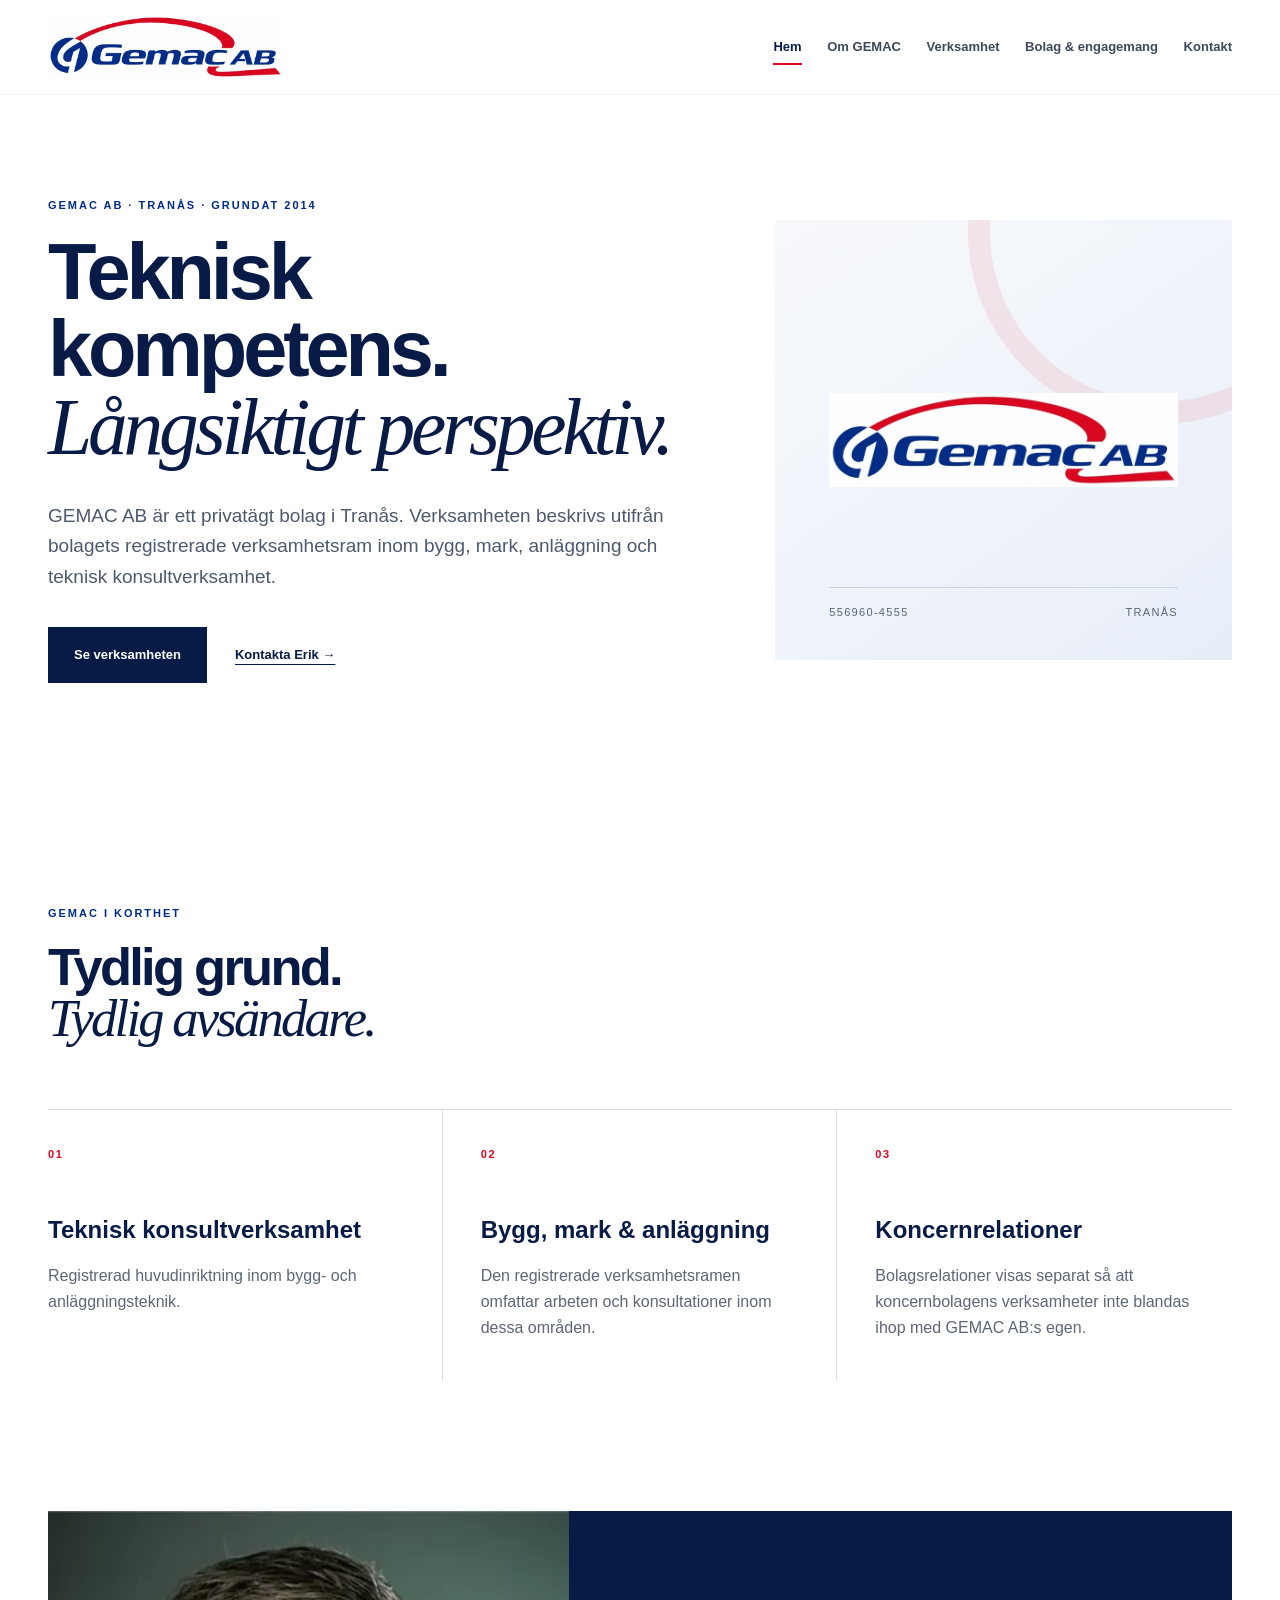
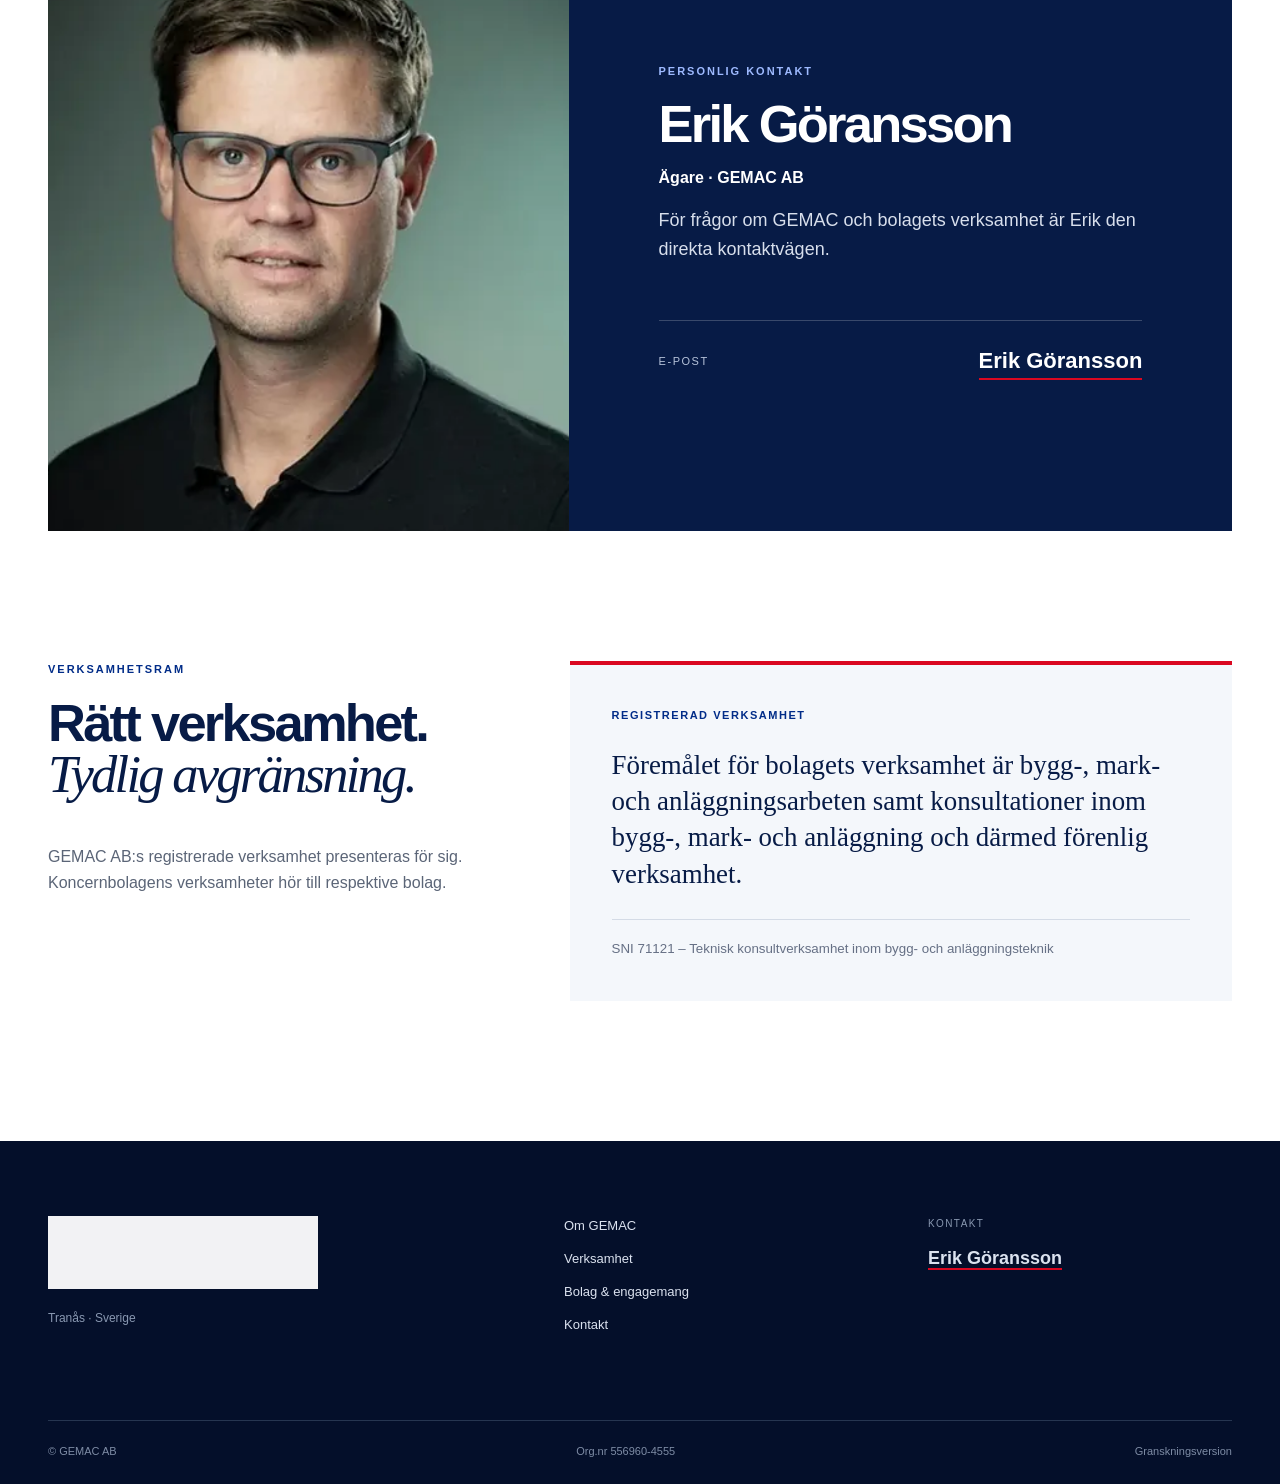
==== commit bce4f727: "Publicera slutgranskad GEMAC-v1 i noindex-läge från källcommit c1462bd" ====
--- a/index.html
+++ b/index.html
@@ -1 +1 @@
-<!doctype html><html lang="sv"><head><meta charset="utf-8"><meta name="viewport" content="width=device-width,initial-scale=1"><meta http-equiv="Content-Security-Policy" content="default-src 'none';script-src 'self';style-src 'self';img-src 'self';font-src 'self';connect-src 'none';object-src 'none';frame-src 'none';base-uri 'none';form-action 'none';upgrade-insecure-requests"><meta name="referrer" content="no-referrer"><meta name="robots" content="noindex, nofollow"><meta name="theme-color" content="#ffffff"><title>GEMAC | Tranås</title><meta name="description" content="GEMAC AB i Tranås. Teknisk konsultverksamhet samt registrerad verksamhet inom bygg, mark och anläggning."><link rel="canonical" href="https://gemac.se/"><meta property="og:type" content="website"><meta property="og:locale" content="sv_SE"><meta property="og:site_name" content="GEMAC"><meta property="og:title" content="GEMAC | Tranås"><meta property="og:description" content="GEMAC AB i Tranås. Teknisk konsultverksamhet samt registrerad verksamhet inom bygg, mark och anläggning."><meta property="og:url" content="https://gemac.se/"><link rel="icon" href="assets/favicon.png" type="image/png"><link rel="stylesheet" href="assets/site.css"></head><body><a class="skip" href="#main">Hoppa till innehåll</a><header><div class="wrap head"><a class="brand" href="index.html"><img src="media/gemac-logo.webp" width="760" height="254" alt="GEMAC AB"></a><nav class="desktop"><a href="index.html" aria-current="page">Hem</a><a href="om.html">Om GEMAC</a><a href="verksamhet.html">Verksamhet</a><a href="bolag.html">Bolag & engagemang</a><a href="kontakt.html">Kontakt</a></nav><button class="menu" aria-controls="mobile" aria-expanded="false" aria-label="Öppna menyn"><span></span><span></span></button></div><nav id="mobile" class="mobile" hidden><a href="index.html" aria-current="page">Hem</a><a href="om.html">Om GEMAC</a><a href="verksamhet.html">Verksamhet</a><a href="bolag.html">Bolag & engagemang</a><a href="kontakt.html">Kontakt</a></nav></header><main id="main"><section class="hero wrap"><div><p class="eyebrow">GEMAC AB · Tranås · Grundat 2014</p><h1>Teknisk kompetens.<br><em>Långsiktigt perspektiv.</em></h1><p class="lead">GEMAC AB är ett privatägt bolag i Tranås. Verksamheten beskrivs utifrån bolagets registrerade verksamhetsram inom bygg, mark, anläggning och teknisk konsultverksamhet.</p><div class="actions"><a class="btn" href="verksamhet.html">Se verksamheten</a><a class="link" href="kontakt.html">Kontakta Erik →</a></div></div><div class="hero-brand"><img src="media/gemac-logo.webp" width="760" height="254" alt="GEMAC AB"><div><span>556960-4555</span><span>Tranås</span></div></div></section><section class="intro wrap"><p class="eyebrow">GEMAC i korthet</p><h2>Tydlig grund.<br><em>Tydlig avsändare.</em></h2><div class="three"><article><span>01</span><h3>Teknisk konsultverksamhet</h3><p>Registrerad huvudinriktning inom bygg- och anläggningsteknik.</p></article><article><span>02</span><h3>Bygg, mark & anläggning</h3><p>Den registrerade verksamhetsramen omfattar arbeten och konsultationer inom dessa områden.</p></article><article><span>03</span><h3>Koncernrelationer</h3><p>Bolagsrelationer visas separat så att koncernbolagens verksamheter inte blandas ihop med GEMAC AB:s egen.</p></article></div></section><section class="owner wrap"><div class="owner-photo"><img src="media/erik-goransson.webp" width="520" height="497" alt="Porträtt av Erik Göransson"></div><div><p class="eyebrow">Personlig kontakt</p><h2>Erik Göransson</h2><p class="role">Ägare · GEMAC AB</p><p>För frågor om GEMAC och bolagets verksamhet är Erik den direkta kontaktvägen.</p><div class="mail"><span>E-post</span><a class="person-link" href="mailto:erik.goransson@gemac.se" aria-label="E-posta Erik Göransson på erik.goransson@gemac.se">Erik Göransson</a></div></div></section><section class="scope-section wrap"><div><p class="eyebrow">Verksamhetsram</p><h2>Rätt verksamhet.<br><em>Inget påhittat.</em></h2><p>Webbplatsens copy hålls till registrerade uppgifter. Koncernbolag presenteras som relationer, inte som GEMAC:s tjänsteutbud.</p></div><div class="scope"><span>Registrerad verksamhet</span><p>Föremålet för bolagets verksamhet är bygg-, mark- och anläggningsarbeten samt konsultationer inom bygg-, mark- och anläggning och därmed förenlig verksamhet.</p><small>SNI 71121 – Teknisk konsultverksamhet inom bygg- och anläggningsteknik</small></div></section></main><footer><div class="wrap footer-grid"><div class="foot-brand"><img src="media/gemac-logo.webp" width="760" height="254" alt="GEMAC AB"><p>Tranås · Sverige</p></div><nav><a href="om.html">Om GEMAC</a><a href="verksamhet.html">Verksamhet</a><a href="bolag.html">Bolag & engagemang</a><a href="kontakt.html">Kontakt</a></nav><div><span>Kontakt</span><a class="person-link" href="mailto:erik.goransson@gemac.se" aria-label="E-posta Erik Göransson på erik.goransson@gemac.se">Erik Göransson</a></div></div><div class="wrap foot-bottom"><span>© GEMAC AB</span><span>Org.nr 556960-4555</span><span>Granskningsversion</span></div></footer><script src="assets/site.js" defer></script></body></html>+<!doctype html><html lang="sv"><head><meta charset="utf-8"><meta name="viewport" content="width=device-width,initial-scale=1"><meta http-equiv="Content-Security-Policy" content="default-src 'none';script-src 'self';style-src 'self';img-src 'self';font-src 'self';connect-src 'none';object-src 'none';frame-src 'none';base-uri 'none';form-action 'none';upgrade-insecure-requests"><meta name="referrer" content="no-referrer"><meta name="robots" content="noindex, nofollow"><meta name="theme-color" content="#ffffff"><title>GEMAC | Tranås</title><meta name="description" content="GEMAC AB i Tranås. Teknisk konsultverksamhet samt registrerad verksamhet inom bygg, mark och anläggning."><link rel="canonical" href="https://gemac.se/"><meta property="og:type" content="website"><meta property="og:locale" content="sv_SE"><meta property="og:site_name" content="GEMAC"><meta property="og:title" content="GEMAC | Tranås"><meta property="og:description" content="GEMAC AB i Tranås. Teknisk konsultverksamhet samt registrerad verksamhet inom bygg, mark och anläggning."><meta property="og:url" content="https://gemac.se/"><link rel="icon" href="assets/favicon.png" type="image/png"><link rel="stylesheet" href="assets/site.css"></head><body><a class="skip" href="#main">Hoppa till innehåll</a><header><div class="wrap head"><a class="brand" href="index.html"><img src="media/gemac-logo.webp" width="760" height="254" alt="GEMAC AB"></a><nav class="desktop"><a href="index.html" aria-current="page">Hem</a><a href="om.html">Om GEMAC</a><a href="verksamhet.html">Verksamhet</a><a href="bolag.html">Bolag & engagemang</a><a href="kontakt.html">Kontakt</a></nav><button class="menu" aria-controls="mobile" aria-expanded="false" aria-label="Öppna menyn"><span></span><span></span></button></div><nav id="mobile" class="mobile" hidden><a href="index.html" aria-current="page">Hem</a><a href="om.html">Om GEMAC</a><a href="verksamhet.html">Verksamhet</a><a href="bolag.html">Bolag & engagemang</a><a href="kontakt.html">Kontakt</a></nav></header><main id="main"><section class="hero wrap"><div><p class="eyebrow">GEMAC AB · Tranås · Grundat 2014</p><h1>Teknisk kompetens.<br><em>Långsiktigt perspektiv.</em></h1><p class="lead">GEMAC AB är ett privatägt bolag i Tranås. Verksamheten beskrivs utifrån bolagets registrerade verksamhetsram inom bygg, mark, anläggning och teknisk konsultverksamhet.</p><div class="actions"><a class="btn" href="verksamhet.html">Se verksamheten</a><a class="link" href="kontakt.html">Kontakta Erik →</a></div></div><div class="hero-brand"><img src="media/gemac-logo.webp" width="760" height="254" alt="GEMAC AB"><div><span>556960-4555</span><span>Tranås</span></div></div></section><section class="intro wrap"><p class="eyebrow">GEMAC i korthet</p><h2>Tydlig grund.<br><em>Tydlig avsändare.</em></h2><div class="three"><article><span>01</span><h3>Teknisk konsultverksamhet</h3><p>Registrerad huvudinriktning inom bygg- och anläggningsteknik.</p></article><article><span>02</span><h3>Bygg, mark & anläggning</h3><p>Den registrerade verksamhetsramen omfattar arbeten och konsultationer inom dessa områden.</p></article><article><span>03</span><h3>Koncernrelationer</h3><p>Bolagsrelationer visas separat så att koncernbolagens verksamheter inte blandas ihop med GEMAC AB:s egen.</p></article></div></section><section class="owner wrap"><div class="owner-photo"><img src="media/erik-goransson.webp" width="520" height="497" alt="Porträtt av Erik Göransson"></div><div><p class="eyebrow">Personlig kontakt</p><h2>Erik Göransson</h2><p class="role">Ägare · GEMAC AB</p><p>För frågor om GEMAC och bolagets verksamhet är Erik den direkta kontaktvägen.</p><div class="mail"><span>E-post</span><a class="person-link" href="mailto:erik.goransson@gemac.se" aria-label="E-posta Erik Göransson på erik.goransson@gemac.se">Erik Göransson</a></div></div></section><section class="scope-section wrap"><div><p class="eyebrow">Verksamhetsram</p><h2>Rätt verksamhet.<br><em>Tydlig avgränsning.</em></h2><p>GEMAC AB:s registrerade verksamhet presenteras för sig. Koncernbolagens verksamheter hör till respektive bolag.</p></div><div class="scope"><span>Registrerad verksamhet</span><p>Föremålet för bolagets verksamhet är bygg-, mark- och anläggningsarbeten samt konsultationer inom bygg-, mark- och anläggning och därmed förenlig verksamhet.</p><small>SNI 71121 – Teknisk konsultverksamhet inom bygg- och anläggningsteknik</small></div></section></main><footer><div class="wrap footer-grid"><div class="foot-brand"><img src="media/gemac-logo.webp" width="760" height="254" alt="GEMAC AB"><p>Tranås · Sverige</p></div><nav><a href="om.html">Om GEMAC</a><a href="verksamhet.html">Verksamhet</a><a href="bolag.html">Bolag & engagemang</a><a href="kontakt.html">Kontakt</a></nav><div><span>Kontakt</span><a class="person-link" href="mailto:erik.goransson@gemac.se" aria-label="E-posta Erik Göransson på erik.goransson@gemac.se">Erik Göransson</a></div></div><div class="wrap foot-bottom"><span>© GEMAC AB</span><span>Org.nr 556960-4555</span><span>Granskningsversion</span></div></footer><script src="assets/site.js" defer></script></body></html>
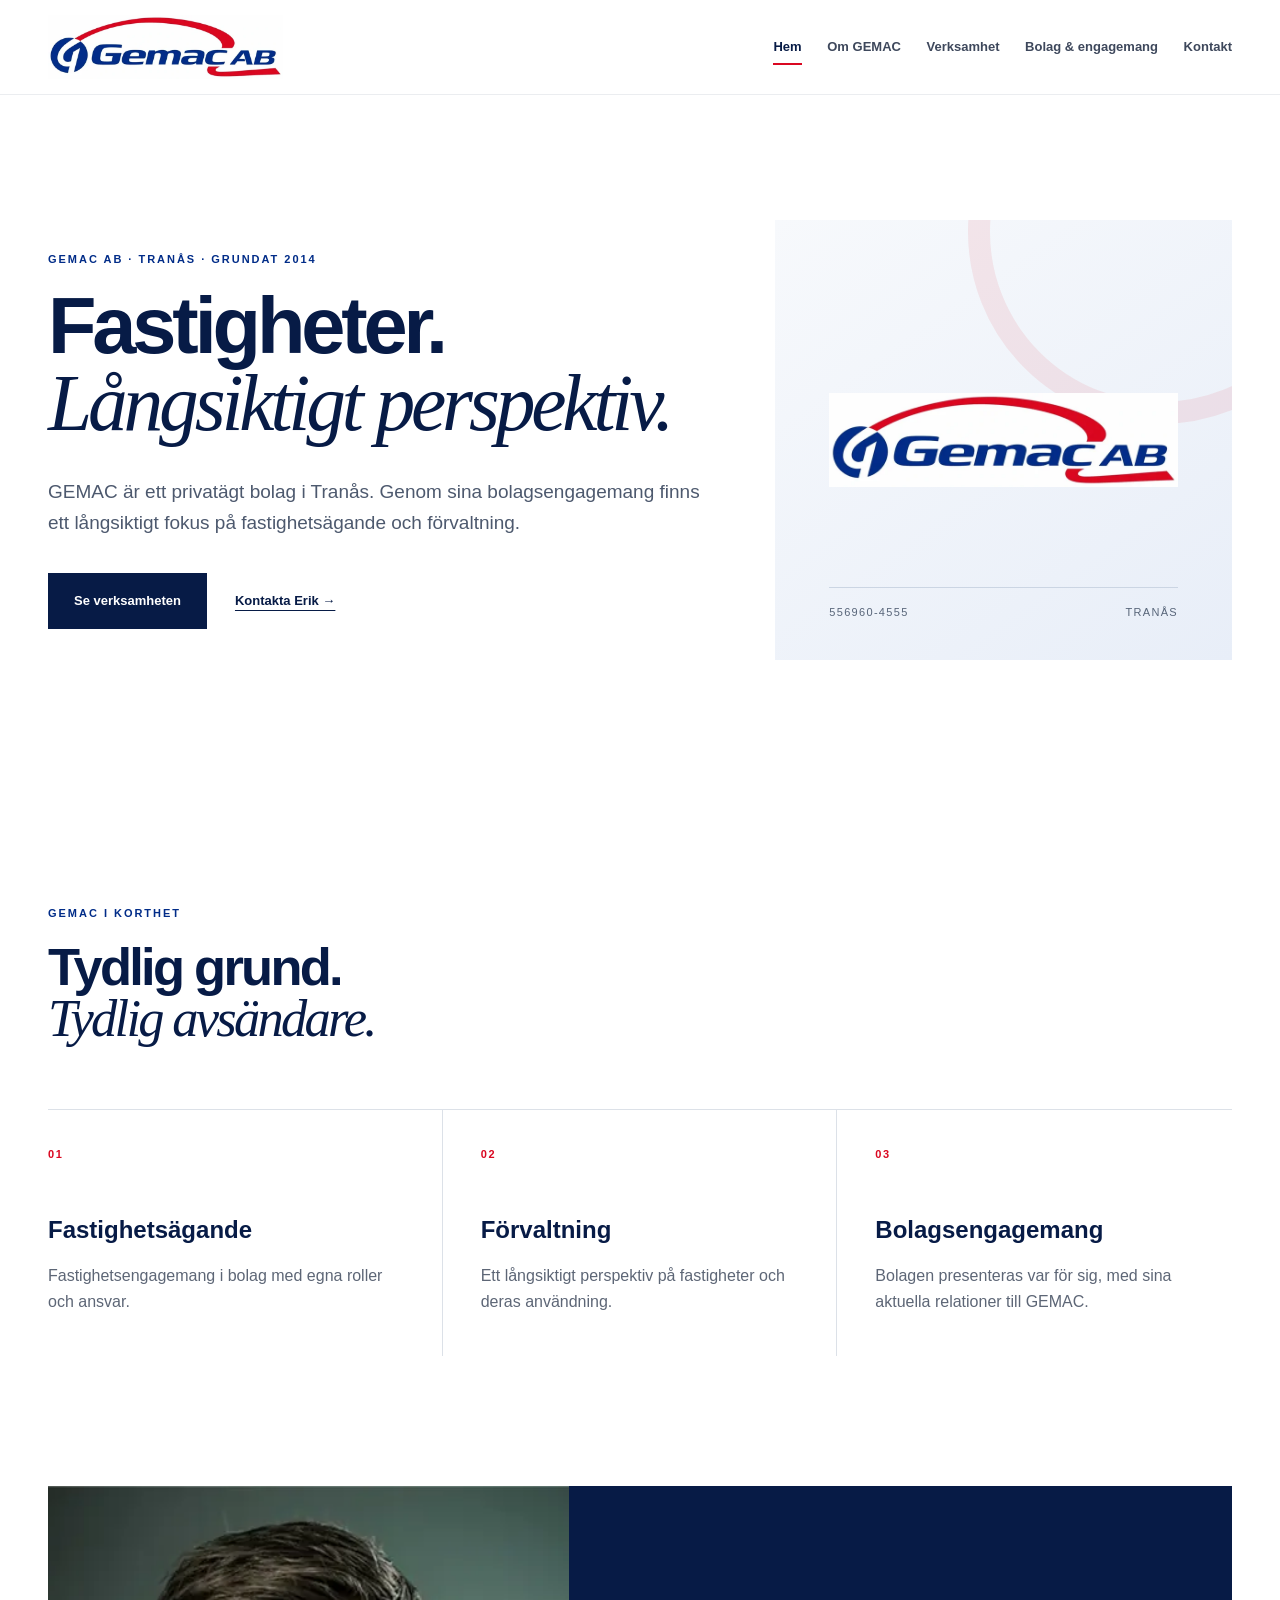
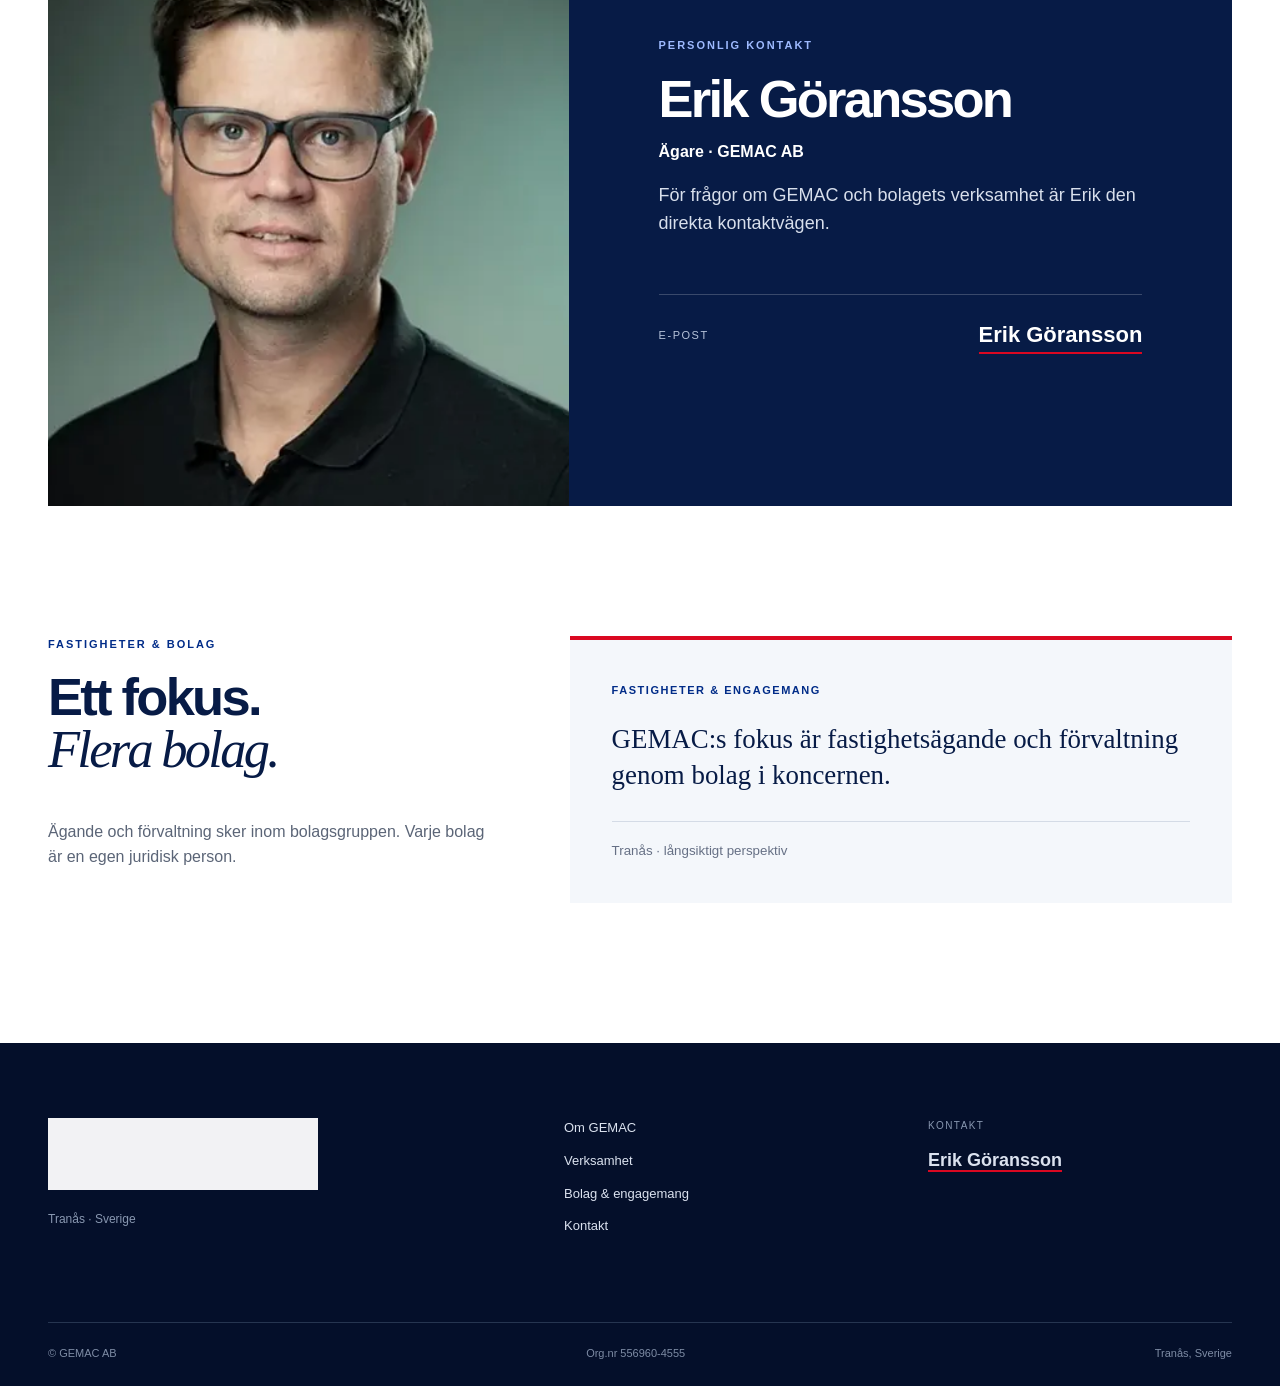
==== commit 8e69b658: "Visa fastighetsfokus utan SNI i noindex-granskningsversionen" ====
--- a/index.html
+++ b/index.html
@@ -1 +1 @@
-<!doctype html><html lang="sv"><head><meta charset="utf-8"><meta name="viewport" content="width=device-width,initial-scale=1"><meta http-equiv="Content-Security-Policy" content="default-src 'none';script-src 'self';style-src 'self';img-src 'self';font-src 'self';connect-src 'none';object-src 'none';frame-src 'none';base-uri 'none';form-action 'none';upgrade-insecure-requests"><meta name="referrer" content="no-referrer"><meta name="robots" content="noindex, nofollow"><meta name="theme-color" content="#ffffff"><title>GEMAC | Tranås</title><meta name="description" content="GEMAC AB i Tranås. Teknisk konsultverksamhet samt registrerad verksamhet inom bygg, mark och anläggning."><link rel="canonical" href="https://gemac.se/"><meta property="og:type" content="website"><meta property="og:locale" content="sv_SE"><meta property="og:site_name" content="GEMAC"><meta property="og:title" content="GEMAC | Tranås"><meta property="og:description" content="GEMAC AB i Tranås. Teknisk konsultverksamhet samt registrerad verksamhet inom bygg, mark och anläggning."><meta property="og:url" content="https://gemac.se/"><link rel="icon" href="assets/favicon.png" type="image/png"><link rel="stylesheet" href="assets/site.css"></head><body><a class="skip" href="#main">Hoppa till innehåll</a><header><div class="wrap head"><a class="brand" href="index.html"><img src="media/gemac-logo.webp" width="760" height="254" alt="GEMAC AB"></a><nav class="desktop"><a href="index.html" aria-current="page">Hem</a><a href="om.html">Om GEMAC</a><a href="verksamhet.html">Verksamhet</a><a href="bolag.html">Bolag & engagemang</a><a href="kontakt.html">Kontakt</a></nav><button class="menu" aria-controls="mobile" aria-expanded="false" aria-label="Öppna menyn"><span></span><span></span></button></div><nav id="mobile" class="mobile" hidden><a href="index.html" aria-current="page">Hem</a><a href="om.html">Om GEMAC</a><a href="verksamhet.html">Verksamhet</a><a href="bolag.html">Bolag & engagemang</a><a href="kontakt.html">Kontakt</a></nav></header><main id="main"><section class="hero wrap"><div><p class="eyebrow">GEMAC AB · Tranås · Grundat 2014</p><h1>Teknisk kompetens.<br><em>Långsiktigt perspektiv.</em></h1><p class="lead">GEMAC AB är ett privatägt bolag i Tranås. Verksamheten beskrivs utifrån bolagets registrerade verksamhetsram inom bygg, mark, anläggning och teknisk konsultverksamhet.</p><div class="actions"><a class="btn" href="verksamhet.html">Se verksamheten</a><a class="link" href="kontakt.html">Kontakta Erik →</a></div></div><div class="hero-brand"><img src="media/gemac-logo.webp" width="760" height="254" alt="GEMAC AB"><div><span>556960-4555</span><span>Tranås</span></div></div></section><section class="intro wrap"><p class="eyebrow">GEMAC i korthet</p><h2>Tydlig grund.<br><em>Tydlig avsändare.</em></h2><div class="three"><article><span>01</span><h3>Teknisk konsultverksamhet</h3><p>Registrerad huvudinriktning inom bygg- och anläggningsteknik.</p></article><article><span>02</span><h3>Bygg, mark & anläggning</h3><p>Den registrerade verksamhetsramen omfattar arbeten och konsultationer inom dessa områden.</p></article><article><span>03</span><h3>Koncernrelationer</h3><p>Bolagsrelationer visas separat så att koncernbolagens verksamheter inte blandas ihop med GEMAC AB:s egen.</p></article></div></section><section class="owner wrap"><div class="owner-photo"><img src="media/erik-goransson.webp" width="520" height="497" alt="Porträtt av Erik Göransson"></div><div><p class="eyebrow">Personlig kontakt</p><h2>Erik Göransson</h2><p class="role">Ägare · GEMAC AB</p><p>För frågor om GEMAC och bolagets verksamhet är Erik den direkta kontaktvägen.</p><div class="mail"><span>E-post</span><a class="person-link" href="mailto:erik.goransson@gemac.se" aria-label="E-posta Erik Göransson på erik.goransson@gemac.se">Erik Göransson</a></div></div></section><section class="scope-section wrap"><div><p class="eyebrow">Verksamhetsram</p><h2>Rätt verksamhet.<br><em>Tydlig avgränsning.</em></h2><p>GEMAC AB:s registrerade verksamhet presenteras för sig. Koncernbolagens verksamheter hör till respektive bolag.</p></div><div class="scope"><span>Registrerad verksamhet</span><p>Föremålet för bolagets verksamhet är bygg-, mark- och anläggningsarbeten samt konsultationer inom bygg-, mark- och anläggning och därmed förenlig verksamhet.</p><small>SNI 71121 – Teknisk konsultverksamhet inom bygg- och anläggningsteknik</small></div></section></main><footer><div class="wrap footer-grid"><div class="foot-brand"><img src="media/gemac-logo.webp" width="760" height="254" alt="GEMAC AB"><p>Tranås · Sverige</p></div><nav><a href="om.html">Om GEMAC</a><a href="verksamhet.html">Verksamhet</a><a href="bolag.html">Bolag & engagemang</a><a href="kontakt.html">Kontakt</a></nav><div><span>Kontakt</span><a class="person-link" href="mailto:erik.goransson@gemac.se" aria-label="E-posta Erik Göransson på erik.goransson@gemac.se">Erik Göransson</a></div></div><div class="wrap foot-bottom"><span>© GEMAC AB</span><span>Org.nr 556960-4555</span><span>Granskningsversion</span></div></footer><script src="assets/site.js" defer></script></body></html>+<!doctype html><html lang="sv"><head><meta charset="utf-8"><meta name="viewport" content="width=device-width,initial-scale=1"><meta http-equiv="Content-Security-Policy" content="default-src 'none';script-src 'self';style-src 'self';img-src 'self';font-src 'self';connect-src 'none';object-src 'none';frame-src 'none';base-uri 'none';form-action 'none';upgrade-insecure-requests"><meta name="referrer" content="no-referrer"><meta name="robots" content="noindex, nofollow"><meta name="theme-color" content="#ffffff"><title>GEMAC | Tranås</title><meta name="description" content="GEMAC AB i Tranås med långsiktigt fokus på fastighetsägande och förvaltning genom bolag i koncernen."><link rel="canonical" href="https://gemac.se/"><meta property="og:type" content="website"><meta property="og:locale" content="sv_SE"><meta property="og:site_name" content="GEMAC"><meta property="og:title" content="GEMAC | Tranås"><meta property="og:description" content="GEMAC AB i Tranås med långsiktigt fokus på fastighetsägande och förvaltning genom bolag i koncernen."><meta property="og:url" content="https://gemac.se/"><link rel="icon" href="assets/favicon.png" type="image/png"><link rel="stylesheet" href="assets/site.css"></head><body><a class="skip" href="#main">Hoppa till innehåll</a><header><div class="wrap head"><a class="brand" href="index.html"><img src="media/gemac-logo.webp" width="760" height="254" alt="GEMAC AB"></a><nav class="desktop"><a href="index.html" aria-current="page">Hem</a><a href="om.html">Om GEMAC</a><a href="verksamhet.html">Verksamhet</a><a href="bolag.html">Bolag & engagemang</a><a href="kontakt.html">Kontakt</a></nav><button class="menu" aria-controls="mobile" aria-expanded="false" aria-label="Öppna menyn"><span></span><span></span></button></div><nav id="mobile" class="mobile" hidden><a href="index.html" aria-current="page">Hem</a><a href="om.html">Om GEMAC</a><a href="verksamhet.html">Verksamhet</a><a href="bolag.html">Bolag & engagemang</a><a href="kontakt.html">Kontakt</a></nav></header><main id="main"><section class="hero wrap"><div><p class="eyebrow">GEMAC AB · Tranås · Grundat 2014</p><h1>Fastigheter.<br><em>Långsiktigt perspektiv.</em></h1><p class="lead">GEMAC är ett privatägt bolag i Tranås. Genom sina bolagsengagemang finns ett långsiktigt fokus på fastighetsägande och förvaltning.</p><div class="actions"><a class="btn" href="verksamhet.html">Se verksamheten</a><a class="link" href="kontakt.html">Kontakta Erik →</a></div></div><div class="hero-brand"><img src="media/gemac-logo.webp" width="760" height="254" alt="GEMAC AB"><div><span>556960-4555</span><span>Tranås</span></div></div></section><section class="intro wrap"><p class="eyebrow">GEMAC i korthet</p><h2>Tydlig grund.<br><em>Tydlig avsändare.</em></h2><div class="three"><article><span>01</span><h3>Fastighetsägande</h3><p>Fastighetsengagemang i bolag med egna roller och ansvar.</p></article><article><span>02</span><h3>Förvaltning</h3><p>Ett långsiktigt perspektiv på fastigheter och deras användning.</p></article><article><span>03</span><h3>Bolagsengagemang</h3><p>Bolagen presenteras var för sig, med sina aktuella relationer till GEMAC.</p></article></div></section><section class="owner wrap"><div class="owner-photo"><img src="media/erik-goransson.webp" width="520" height="497" alt="Porträtt av Erik Göransson"></div><div><p class="eyebrow">Personlig kontakt</p><h2>Erik Göransson</h2><p class="role">Ägare · GEMAC AB</p><p>För frågor om GEMAC och bolagets verksamhet är Erik den direkta kontaktvägen.</p><div class="mail"><span>E-post</span><a class="person-link" href="mailto:erik.goransson@gemac.se" aria-label="E-posta Erik Göransson på erik.goransson@gemac.se">Erik Göransson</a></div></div></section><section class="scope-section wrap"><div><p class="eyebrow">Fastigheter &amp; bolag</p><h2>Ett fokus.<br><em>Flera bolag.</em></h2><p>Ägande och förvaltning sker inom bolagsgruppen. Varje bolag är en egen juridisk person.</p></div><div class="scope"><span>Fastigheter &amp; engagemang</span><p>GEMAC:s fokus är fastighetsägande och förvaltning genom bolag i koncernen.</p><small>Tranås · långsiktigt perspektiv</small></div></section></main><footer><div class="wrap footer-grid"><div class="foot-brand"><img src="media/gemac-logo.webp" width="760" height="254" alt="GEMAC AB"><p>Tranås · Sverige</p></div><nav><a href="om.html">Om GEMAC</a><a href="verksamhet.html">Verksamhet</a><a href="bolag.html">Bolag & engagemang</a><a href="kontakt.html">Kontakt</a></nav><div><span>Kontakt</span><a class="person-link" href="mailto:erik.goransson@gemac.se" aria-label="E-posta Erik Göransson på erik.goransson@gemac.se">Erik Göransson</a></div></div><div class="wrap foot-bottom"><span>© GEMAC AB</span><span>Org.nr 556960-4555</span><span>Tranås, Sverige</span></div></footer><script src="assets/site.js" defer></script></body></html>
